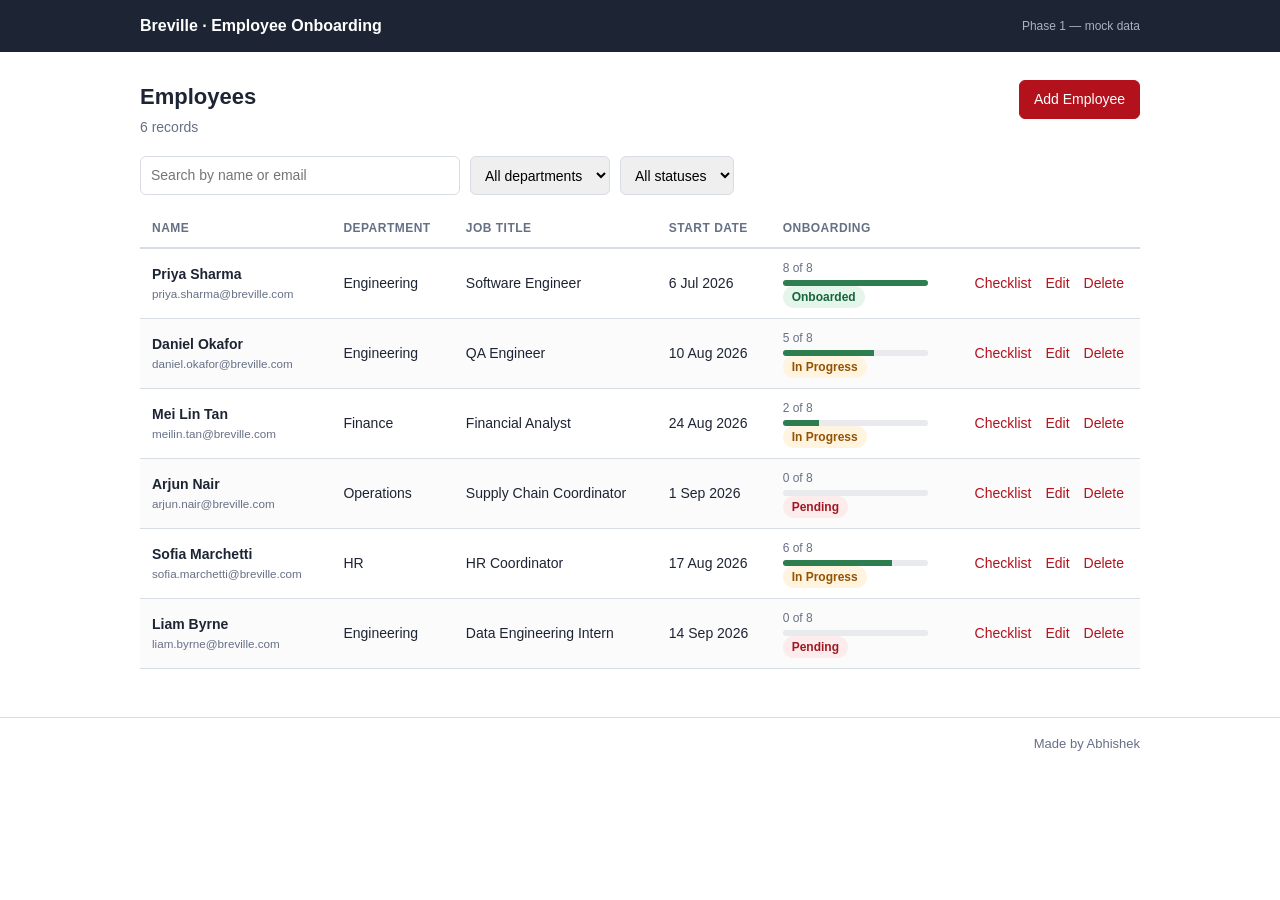
==== index.html @ 6d8a4457 "Phase 1: employee management UI shell with mock data Frontend-only implementation of the onboarding " ====
<!DOCTYPE html>
<html lang="en">
<head>
  <meta charset="utf-8">
  <meta name="viewport" content="width=device-width, initial-scale=1">
  <title>Employee Management &amp; Onboarding</title>
  <link rel="stylesheet" href="css/styles.css">
</head>
<body>
  <header class="app-header">
    <div class="container header-inner">
      <a class="brand" href="#/employees">Breville &middot; Employee Onboarding</a>
      <span class="env-tag">Phase 1 &mdash; mock data</span>
    </div>
  </header>

  <main class="container" id="app"></main>

  <footer class="app-footer">
    <div class="container">Made by Abhishek</div>
  </footer>

  <!-- Classic scripts (not ES modules) so index.html works when opened directly
       from the filesystem - browsers block module imports over file://. -->
  <script src="js/data.js"></script>
  <script src="js/store.js"></script>
  <script src="js/ui.js"></script>
  <script src="js/app.js"></script>
</body>
</html>
---- css/styles.css ----
/* Phase 1 styling: structure and legibility only, no visual polish. */

:root {
  --border: #d8dce3;
  --muted: #667085;
  --accent: #b3121d;
  --accent-dark: #8d0e17;
  --bg-soft: #f6f7f9;
  --radius: 6px;
}

* { box-sizing: border-box; }

body {
  margin: 0;
  font-family: -apple-system, BlinkMacSystemFont, "Segoe UI", Roboto, Arial, sans-serif;
  font-size: 15px;
  line-height: 1.5;
  color: #1d2433;
  background: #fff;
}

.container {
  max-width: 1040px;
  margin: 0 auto;
  padding: 0 20px;
}

/* ---- header ---- */

.app-header {
  background: #1d2433;
  color: #fff;
  margin-bottom: 28px;
}

.header-inner {
  display: flex;
  align-items: center;
  justify-content: space-between;
  padding-top: 14px;
  padding-bottom: 14px;
}

.brand {
  color: #fff;
  font-weight: 600;
  font-size: 16px;
  text-decoration: none;
}

.env-tag {
  font-size: 12px;
  color: #aab2c0;
}

/* ---- footer ---- */

.app-footer {
  margin-top: 48px;
  padding: 16px 0;
  border-top: 1px solid var(--border);
  font-size: 13px;
  color: var(--muted);
  text-align: right;
}

/* ---- page furniture ---- */

.page-head {
  display: flex;
  align-items: flex-start;
  justify-content: space-between;
  gap: 16px;
  margin-bottom: 18px;
}

h1 { font-size: 22px; margin: 0 0 4px; }
h2 { font-size: 17px; margin: 28px 0 10px; }

.subtitle { color: var(--muted); font-size: 14px; margin: 0; }

.back-link {
  display: inline-block;
  margin-bottom: 14px;
  color: var(--muted);
  font-size: 14px;
  text-decoration: none;
}
.back-link:hover { color: #1d2433; }

/* ---- buttons ---- */

.btn {
  display: inline-block;
  padding: 8px 14px;
  border: 1px solid var(--border);
  border-radius: var(--radius);
  background: #fff;
  color: #1d2433;
  font: inherit;
  font-size: 14px;
  text-decoration: none;
  cursor: pointer;
  white-space: nowrap;
}
.btn:hover { background: var(--bg-soft); }

.btn-primary {
  background: var(--accent);
  border-color: var(--accent);
  color: #fff;
}
.btn-primary:hover { background: var(--accent-dark); border-color: var(--accent-dark); }

.btn-link {
  border: none;
  background: none;
  padding: 2px 4px;
  color: var(--accent);
  font-size: 14px;
  cursor: pointer;
  text-decoration: none;
}
.btn-link:hover { text-decoration: underline; }
.btn-link.danger { color: #b3121d; }

.btn-row { display: flex; gap: 10px; align-items: center; margin-top: 22px; }

/* ---- filters ---- */

.filters {
  display: flex;
  gap: 10px;
  margin-bottom: 14px;
}

.filters input,
.filters select {
  padding: 8px 10px;
  border: 1px solid var(--border);
  border-radius: var(--radius);
  font: inherit;
  font-size: 14px;
}
.filters input { flex: 1; max-width: 320px; }

/* ---- table ---- */

table {
  width: 100%;
  border-collapse: collapse;
  font-size: 14px;
}

th, td {
  text-align: left;
  padding: 10px 12px;
  border-bottom: 1px solid var(--border);
  vertical-align: middle;
}

th {
  font-size: 12px;
  text-transform: uppercase;
  letter-spacing: .04em;
  color: var(--muted);
  border-bottom-width: 2px;
}

tbody tr:nth-child(even) { background: #fbfbfc; }
tbody tr:hover { background: var(--bg-soft); }

td.actions { white-space: nowrap; text-align: right; }
td.actions > * + * { margin-left: 6px; }

.name-cell { font-weight: 600; }
.name-cell small { display: block; font-weight: 400; color: var(--muted); }

.empty-state {
  padding: 36px 12px;
  text-align: center;
  color: var(--muted);
}

/* ---- status + progress ---- */

.badge {
  display: inline-block;
  padding: 2px 9px;
  border-radius: 11px;
  font-size: 12px;
  font-weight: 600;
  white-space: nowrap;
}
.badge-pending     { background: #fdecec; color: #a01722; }
.badge-in-progress { background: #fff4e0; color: #955200; }
.badge-onboarded   { background: #e6f5ec; color: #14663a; }

.progress { min-width: 130px; }
.progress-label { font-size: 12px; color: var(--muted); margin-bottom: 3px; }
.progress-track {
  height: 6px;
  background: #e8eaee;
  border-radius: 3px;
  overflow: hidden;
}
.progress-bar { height: 100%; background: #2e7d4f; }

/* ---- forms ---- */

.form { max-width: 640px; }

.form-grid {
  display: grid;
  grid-template-columns: 1fr 1fr;
  gap: 16px;
}

.field { display: flex; flex-direction: column; }
.field.full { grid-column: 1 / -1; }

.field label {
  font-size: 13px;
  font-weight: 600;
  margin-bottom: 4px;
}
.field .req { color: var(--accent); }

.field input,
.field select {
  padding: 8px 10px;
  border: 1px solid var(--border);
  border-radius: var(--radius);
  font: inherit;
  font-size: 14px;
  background: #fff;
}

.field input:focus,
.field select:focus { outline: 2px solid #9db8e8; outline-offset: 0; border-color: #9db8e8; }

.field.has-error input,
.field.has-error select { border-color: #c0392b; }

.error-text {
  min-height: 16px;
  margin-top: 3px;
  font-size: 12px;
  color: #c0392b;
}

/* ---- checklist ---- */

.summary-card {
  border: 1px solid var(--border);
  border-radius: var(--radius);
  padding: 16px 18px;
  margin-bottom: 24px;
  background: var(--bg-soft);
}

.summary-grid {
  display: grid;
  grid-template-columns: repeat(auto-fit, minmax(150px, 1fr));
  gap: 14px 24px;
  margin-top: 12px;
}
.summary-grid dt {
  font-size: 12px;
  text-transform: uppercase;
  letter-spacing: .04em;
  color: var(--muted);
}
.summary-grid dd { margin: 2px 0 0; font-size: 14px; }

.checklist { list-style: none; margin: 0; padding: 0; max-width: 640px; }

.checklist li { border-bottom: 1px solid var(--border); }

.checklist label {
  display: flex;
  align-items: center;
  gap: 10px;
  padding: 11px 4px;
  cursor: pointer;
}
.checklist label:hover { background: var(--bg-soft); }

.checklist input[type="checkbox"] { width: 16px; height: 16px; margin: 0; }

.checklist .item-label { flex: 1; }
.checklist li.done .item-label { color: var(--muted); text-decoration: line-through; }
.checklist .owner { font-size: 12px; color: var(--muted); }

/* ---- stub / disabled section ---- */

.stub {
  border: 1px dashed var(--border);
  border-radius: var(--radius);
  padding: 14px 16px;
  color: var(--muted);
  font-size: 14px;
  max-width: 640px;
}
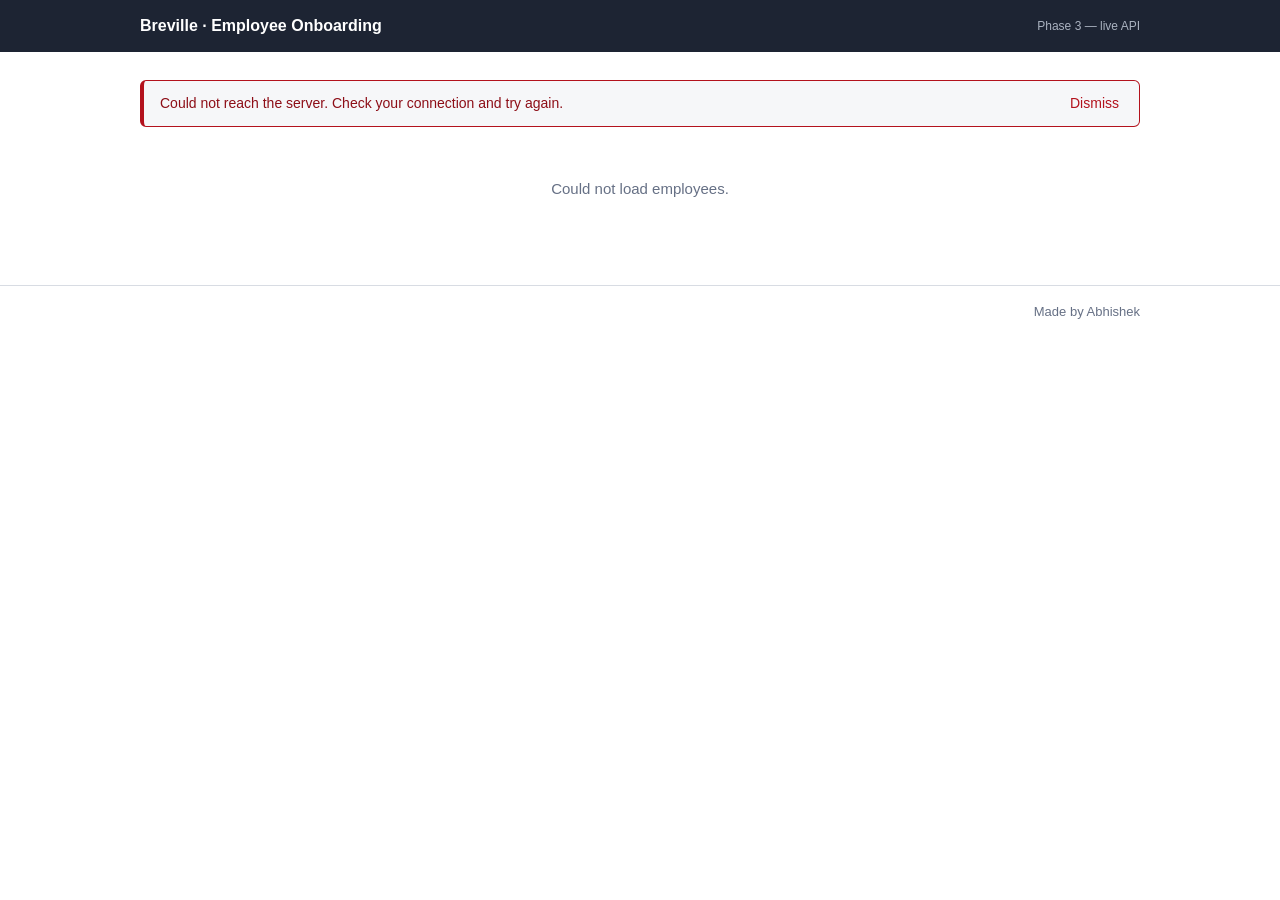
==== commit dd1b1f3e: "Phase 3: wire the UI to the live backend, drop mock data entirely The UI now reads and writes Dynamo" ====
--- a/index.html
+++ b/index.html
@@ -10,9 +10,15 @@
   <header class="app-header">
     <div class="container header-inner">
       <a class="brand" href="#/employees">Breville &middot; Employee Onboarding</a>
-      <span class="env-tag">Phase 1 &mdash; mock data</span>
+      <span class="env-tag">Phase 3 &mdash; live API</span>
     </div>
   </header>
+
+  <!-- Outside #app on purpose. Every render replaces the whole of #app, and the
+       failure this most needs to report is the one where no view rendered at all. -->
+  <div class="container">
+    <div id="app-error" role="alert" aria-live="assertive"></div>
+  </div>
 
   <main class="container" id="app"></main>
 
@@ -20,9 +26,12 @@
     <div class="container">Made by Abhishek</div>
   </footer>
 
-  <!-- Classic scripts (not ES modules) so index.html works when opened directly
-       from the filesystem - browsers block module imports over file://. -->
-  <script src="js/data.js"></script>
+  <!-- Classic scripts sharing a window.App global. Order is load-bearing: app.js
+       captures App.store and App.ui when its IIFE runs, so it must come last.
+       Serve this over http (py -m http.server 8000) rather than opening the file
+       directly - a file:// page has an opaque origin and CORS gets unpredictable. -->
+  <script src="js/config.js"></script>
+  <script src="js/model.js"></script>
   <script src="js/store.js"></script>
   <script src="js/ui.js"></script>
   <script src="js/app.js"></script>
--- a/css/styles.css
+++ b/css/styles.css
@@ -303,3 +303,29 @@
   font-size: 14px;
   max-width: 640px;
 }
+
+/* ---- request feedback ---- */
+
+/* Page-level failures. Lives outside #app so it survives a view that never rendered. */
+.alert {
+  display: flex;
+  align-items: baseline;
+  justify-content: space-between;
+  gap: 16px;
+  margin: 18px 0 0;
+  padding: 12px 16px;
+  border: 1px solid var(--accent);
+  border-left-width: 4px;
+  border-radius: var(--radius);
+  background: var(--bg-soft);
+  color: var(--accent-dark);
+  font-size: 14px;
+}
+
+.btn:disabled,
+.btn-link:disabled {
+  opacity: 0.55;
+  cursor: not-allowed;
+}
+
+input[type="checkbox"]:disabled + .item-label { opacity: 0.55; }
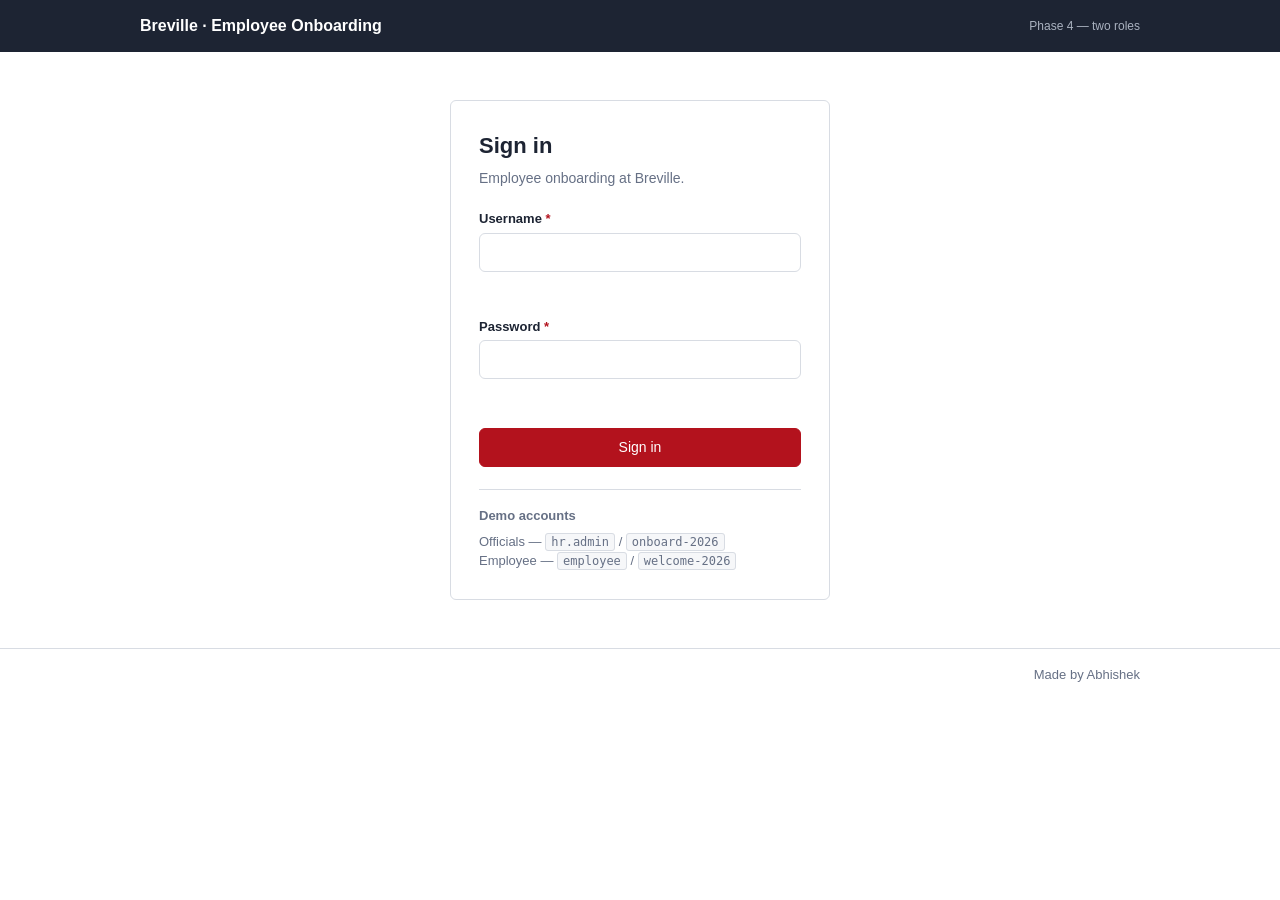
==== commit 4ad11f71: "Add a login with two roles, enforced by the API Officials get the console that was already here. The" ====
--- a/index.html
+++ b/index.html
@@ -9,8 +9,16 @@
 <body>
   <header class="app-header">
     <div class="container header-inner">
-      <a class="brand" href="#/employees">Breville &middot; Employee Onboarding</a>
-      <span class="env-tag">Phase 3 &mdash; live API</span>
+      <!-- href is rewritten per role by paintSession() in js/app.js. Left
+           pointing at the login page so that the first paint, before any script
+           has run, cannot offer a signed-out visitor a link the guard bounces. -->
+      <a class="brand" href="#/login">Breville &middot; Employee Onboarding</a>
+      <span class="env-tag">Phase 4 &mdash; two roles</span>
+
+      <!-- Who is signed in, and the way out. Outside #app deliberately: every
+           render replaces #app wholesale, and a sign-out button that vanishes
+           for the duration of a fetch is one people click twice. -->
+      <div id="session-chip" class="session-chip"></div>
     </div>
   </header>
 
@@ -18,6 +26,12 @@
        failure this most needs to report is the one where no view rendered at all. -->
   <div class="container">
     <div id="app-error" role="alert" aria-live="assertive"></div>
+
+    <!-- Confirmations, not failures: "Changes saved", "3 of 8 complete". Outside
+         #app for the same reason as the banner, and for one more - a live region
+         has to already be in the document when its text arrives, or the
+         announcement is simply dropped. Visually hidden, never empty for long. -->
+    <div id="app-status" class="sr-only" role="status" aria-live="polite"></div>
   </div>
 
   <main class="container" id="app"></main>
@@ -31,7 +45,9 @@
        Serve this over http (py -m http.server 8000) rather than opening the file
        directly - a file:// page has an opaque origin and CORS gets unpredictable. -->
   <script src="js/config.js"></script>
-  <script src="js/model.js"></script>
+  <!-- Before store.js, which reads the token on every request, and before
+       app.js, which captures App.auth in its IIFE. -->
+  <script src="js/auth.js"></script>
   <script src="js/store.js"></script>
   <script src="js/ui.js"></script>
   <script src="js/app.js"></script>
--- a/css/styles.css
+++ b/css/styles.css
@@ -11,6 +11,48 @@
 
 * { box-sizing: border-box; }
 
+/* ---- accessibility ---- */
+
+/*
+ * Present to a screen reader, absent from the page. Not `display: none` and not
+ * `visibility: hidden` - both of those remove the element from the accessibility
+ * tree too, which is exactly what this must not do. Clipping a 1px box is the
+ * technique that leaves it readable.
+ */
+.sr-only {
+  position: absolute;
+  width: 1px;
+  height: 1px;
+  margin: -1px;
+  padding: 0;
+  overflow: hidden;
+  clip: rect(0 0 0 0);
+  clip-path: inset(50%);
+  white-space: nowrap;
+  border: 0;
+}
+
+/*
+ * :focus-visible, not :focus - the browser then shows the ring for keyboard
+ * users and withholds it from mouse clicks, which is what the old
+ * `outline: none` habit was trying to achieve by breaking it for everyone.
+ */
+:focus-visible {
+  outline: 2px solid var(--accent);
+  outline-offset: 2px;
+  border-radius: 3px;
+}
+
+/*
+ * The router moves focus to the heading of each new view. The ring would be
+ * noise there - it is a landing spot, not a control - but the focus itself is
+ * load-bearing: it is what makes the next Tab start inside the new content.
+ */
+#app h1:focus-visible { outline: none; }
+
+/* A ticked box mid-request. Disabled but not idle, so say so. */
+.checklist input[type="checkbox"]:disabled { cursor: progress; }
+
 body {
   margin: 0;
   font-family: -apple-system, BlinkMacSystemFont, "Segoe UI", Roboto, Arial, sans-serif;
@@ -54,6 +96,37 @@
   color: #aab2c0;
 }
 
+/*
+ * The header is a three-item flex row with space-between, so the chip sits at
+ * the right edge on its own and the env tag stays beside the brand. margin-left
+ * auto rather than a fourth spacer element.
+ */
+.session-chip {
+  display: flex;
+  align-items: center;
+  gap: 10px;
+  margin-left: auto;
+  font-size: 13px;
+  color: #aab2c0;
+}
+
+.session-chip:empty { display: none; }
+
+.session-name { color: #e6e9ef; }
+
+/* Not a badge - it names the view, and colouring it like a status would put it
+   in competition with the Pending/Onboarded badges in the table below. */
+.session-role {
+  color: #aab2c0;
+  font-size: 12px;
+}
+
+/* The header is dark, so the shared .btn-link accent red is unreadable on it. */
+.session-chip .btn-link {
+  color: #fff;
+  font-size: 13px;
+}
+
 /* ---- footer ---- */
 
 .app-footer {
@@ -173,6 +246,15 @@
 
 td.actions { white-space: nowrap; text-align: right; }
 td.actions > * + * { margin-left: 6px; }
+
+/* Fixed-width, because employee IDs are read down the column and compared to
+   one another far more often than they are read on their own. */
+.id-cell {
+  font-family: ui-monospace, SFMono-Regular, Menlo, Consolas, monospace;
+  font-size: 13px;
+  white-space: nowrap;
+  color: var(--muted);
+}
 
 .name-cell { font-weight: 600; }
 .name-cell small { display: block; font-weight: 400; color: var(--muted); }
@@ -227,6 +309,20 @@
 }
 .field .req { color: var(--accent); }
 
+.field-hint {
+  margin-top: 3px;
+  font-size: 12px;
+  color: var(--muted);
+}
+
+/* A read-only field is still focusable and still readable - it just cannot be
+   typed into, and the grey says so before anyone tries. */
+.field.is-readonly input {
+  background: #f3f4f6;
+  color: var(--muted);
+  cursor: not-allowed;
+}
+
 .field input,
 .field select {
   padding: 8px 10px;
@@ -278,12 +374,17 @@
 
 .checklist li { border-bottom: 1px solid var(--border); }
 
+/* The row is the label plus the comment button; the button is a sibling of the
+   label, never a child of it, or clicking it would toggle the checkbox. */
+.item-row { display: flex; align-items: center; }
+
 .checklist label {
   display: flex;
   align-items: center;
   gap: 10px;
   padding: 11px 4px;
   cursor: pointer;
+  flex: 1;
 }
 .checklist label:hover { background: var(--bg-soft); }
 
@@ -292,6 +393,72 @@
 .checklist .item-label { flex: 1; }
 .checklist li.done .item-label { color: var(--muted); text-decoration: line-through; }
 .checklist .owner { font-size: 12px; color: var(--muted); }
+
+/* ---- checklist comments ---- */
+
+.comment-btn {
+  display: flex;
+  align-items: center;
+  justify-content: center;
+  width: 30px;
+  height: 30px;
+  margin-left: 8px;
+  padding: 0;
+  border: none;
+  border-radius: var(--radius);
+  background: none;
+  color: var(--muted);
+  cursor: pointer;
+}
+.comment-btn:hover { background: var(--bg-soft); color: #1d2433; }
+
+/* Filled icon and the brand colour: "there is something written here", legible
+   at a glance down the whole list without opening anything. */
+.comment-btn.has-comment { color: var(--accent); }
+
+/* Driven by the same attribute a screen reader reads, so the open row looks open
+   and reports itself open from one source. */
+.comment-btn[aria-expanded="true"] { background: var(--bg-soft); color: var(--accent); }
+
+.item-comment {
+  margin: 0 0 11px 30px;
+  padding: 8px 11px;
+  border-left: 2px solid var(--border);
+  background: var(--bg-soft);
+  border-radius: 0 var(--radius) var(--radius) 0;
+  font-size: 13.5px;
+  color: #3c4658;
+  white-space: pre-wrap;   /* a typed line break is information, not noise */
+  overflow-wrap: anywhere; /* a pasted URL must not widen the page */
+}
+
+.comment-editor { margin: 0 0 12px 30px; }
+
+.comment-editor textarea {
+  width: 100%;
+  padding: 8px 10px;
+  border: 1px solid var(--border);
+  border-radius: var(--radius);
+  font: inherit;
+  font-size: 14px;
+  resize: vertical;
+}
+
+.comment-actions {
+  display: flex;
+  align-items: center;
+  gap: 8px;
+  margin-top: 8px;
+}
+
+.comment-hint {
+  margin-left: auto;
+  font-size: 12px;
+  color: var(--muted);
+}
+
+/* Hidden on touch and narrow screens, where neither key exists to press. */
+@media (max-width: 640px) { .comment-hint { display: none; } }
 
 /* ---- stub / disabled section ---- */
 
@@ -329,3 +496,103 @@
 }
 
 input[type="checkbox"]:disabled + .item-label { opacity: 0.55; }
+
+/* Archived banner. Amber rather than the red accent - an archived record is a
+   normal end state, not an error, and painting it in the delete colour reads
+   as "something went wrong here". */
+.archived-notice {
+  margin: 0 0 16px;
+  padding: 12px 14px;
+  border: 1px solid #e6c88a;
+  border-left: 4px solid #b8860b;
+  border-radius: var(--radius);
+  background: #fdf8ec;
+  color: #5c4708;
+  font-size: 0.92rem;
+  line-height: 1.45;
+}
+
+/* Frozen checklist. Still legible - the whole point of keeping the record is
+   that someone can read it - but visibly not something you can act on. */
+.checklist input[type="checkbox"]:disabled,
+.comment-btn:disabled {
+  cursor: not-allowed;
+  opacity: 0.55;
+}
+
+/* ---- login ---- */
+
+/*
+ * The one view with no navigation, so it is centred rather than laid out
+ * against the left edge like every other page. Narrow on purpose: two inputs
+ * spanning 1040px read as a form that lost its other fields.
+ */
+.login-card {
+  max-width: 380px;
+  margin: 48px auto;
+  padding: 28px;
+  border: 1px solid var(--border);
+  border-radius: var(--radius);
+  background: #fff;
+}
+
+.login-card h1 { margin-bottom: 6px; }
+.login-card .subtitle { margin-bottom: 20px; }
+
+/* .form is max-width 640 and .form-grid is two columns; neither is right for a
+   single-column card, so the login form overrides both. */
+.login-card .form { max-width: none; }
+.login-card .field { margin-bottom: 14px; }
+
+.login-card .form-actions { margin-top: 18px; }
+.login-card .btn { width: 100%; }
+
+/*
+ * Above the fields rather than below the button. A message under a submit
+ * control is off-screen on a short viewport once the keyboard is up, and the
+ * whole point of it is being read before the second attempt.
+ */
+.login-error {
+  margin: 0 0 16px;
+  padding: 10px 12px;
+  border-radius: var(--radius);
+  border: 1px solid #f0c4c4;
+  background: #fdecec;
+  color: #a01722;
+  font-size: 14px;
+}
+
+.login-hint {
+  margin-top: 22px;
+  padding-top: 16px;
+  border-top: 1px solid var(--border);
+  color: var(--muted);
+  font-size: 13px;
+}
+
+.login-hint p { margin: 0 0 6px; }
+.login-hint p:last-child { margin-bottom: 0; }
+
+.login-hint code {
+  background: var(--bg-soft);
+  border: 1px solid var(--border);
+  border-radius: 3px;
+  padding: 1px 5px;
+  font-size: 12px;
+}
+
+/* ---- directory ---- */
+
+/*
+ * Says why the page is missing the controls someone may have been told about.
+ * Quiet rather than alarming - it is a statement of what this account is, not a
+ * warning that something went wrong.
+ */
+.view-note {
+  margin: 0 0 18px;
+  padding: 10px 12px;
+  border-left: 3px solid var(--border);
+  background: var(--bg-soft);
+  color: var(--muted);
+  font-size: 13px;
+}
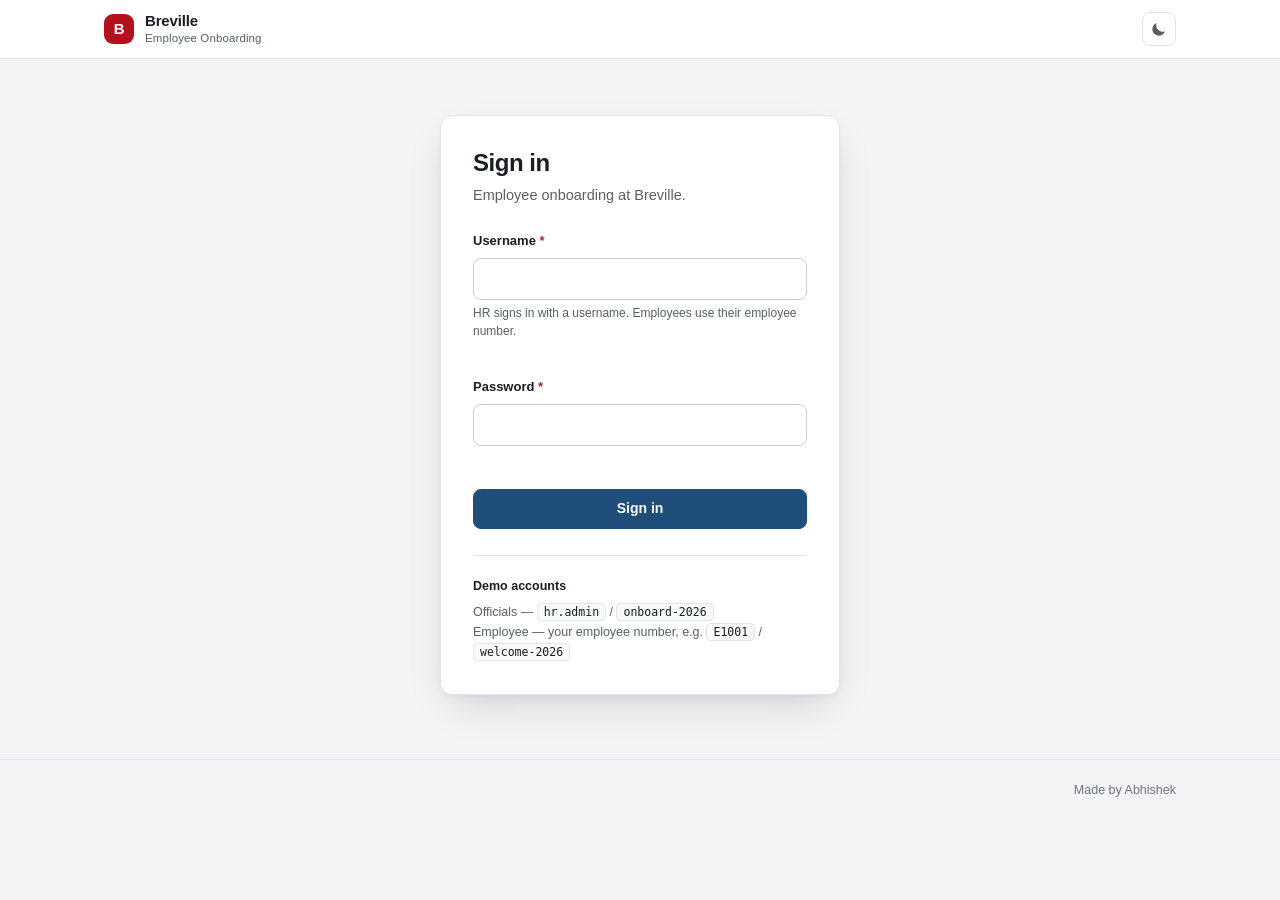
==== commit 8c6aa20c: "Rework the UI, add a dark-mode toggle, and speed up the checklist page Visual rework. The page is no" ====
--- a/index.html
+++ b/index.html
@@ -4,6 +4,29 @@
   <meta charset="utf-8">
   <meta name="viewport" content="width=device-width, initial-scale=1">
   <title>Employee Management &amp; Onboarding</title>
+
+  <!--
+    Runs before the stylesheet paints, and that is the whole point: the theme
+    lives in an attribute on <html>, so reading it back from localStorage here -
+    rather than in js/app.js, which loads at the end of <body> - is what stops a
+    dark-theme user seeing a white page flash on every navigation.
+
+    Light is the default and the absence of the attribute means light, so a
+    first-time visitor and a visitor whose storage is unavailable land in the
+    same place. The OS preference is deliberately NOT consulted: the toggle is
+    the only thing that decides, so what you last chose is what you get.
+  -->
+  <script>
+    (function () {
+      try {
+        var saved = window.localStorage.getItem('theme');
+        if (saved === 'dark') document.documentElement.setAttribute('data-theme', 'dark');
+      } catch (e) {
+        /* Private mode or storage disabled - fall through to the light default. */
+      }
+    })();
+  </script>
+
   <link rel="stylesheet" href="css/styles.css">
 </head>
 <body>
@@ -12,13 +35,46 @@
       <!-- href is rewritten per role by paintSession() in js/app.js. Left
            pointing at the login page so that the first paint, before any script
            has run, cannot offer a signed-out visitor a link the guard bounces. -->
-      <a class="brand" href="#/login">Breville &middot; Employee Onboarding</a>
-      <span class="env-tag">Phase 4 &mdash; two roles</span>
+      <a class="brand" href="#/login">
+        <span class="brand-mark" aria-hidden="true">B</span>
+        <span class="brand-text">Breville
+          <span class="brand-sub">Employee Onboarding</span>
+        </span>
+      </a>
 
-      <!-- Who is signed in, and the way out. Outside #app deliberately: every
-           render replaces #app wholesale, and a sign-out button that vanishes
-           for the duration of a fetch is one people click twice. -->
-      <div id="session-chip" class="session-chip"></div>
+      <div class="header-right">
+        <!--
+          Outside #session-chip on purpose: the chip is emptied when nobody is
+          signed in, and the theme is a preference of whoever is sitting at the
+          machine, not of an account - so it has to stay reachable on the login
+          screen too. aria-pressed is what says "this is a two-state control";
+          the label is rewritten by paintTheme() to name the state it will move
+          to, because an icon on its own answers neither question.
+        -->
+        <button id="theme-toggle" class="theme-toggle" type="button"
+                aria-pressed="false" aria-label="Switch to dark theme"
+                title="Switch to dark theme">
+          <svg class="icon-moon" viewBox="0 0 16 16" width="16" height="16"
+               aria-hidden="true" focusable="false">
+            <path d="M14 10.3A6.4 6.4 0 0 1 5.7 2 6.5 6.5 0 1 0 14 10.3Z"
+                  fill="currentColor"/>
+          </svg>
+          <svg class="icon-sun" viewBox="0 0 16 16" width="16" height="16"
+               aria-hidden="true" focusable="false">
+            <circle cx="8" cy="8" r="3.1" fill="currentColor"/>
+            <g stroke="currentColor" stroke-width="1.4" stroke-linecap="round">
+              <path d="M8 1.1v1.7M8 13.2v1.7M1.1 8h1.7M13.2 8h1.7
+                       M3.2 3.2l1.2 1.2M11.6 11.6l1.2 1.2
+                       M12.8 3.2l-1.2 1.2M4.4 11.6l-1.2 1.2"/>
+            </g>
+          </svg>
+        </button>
+
+        <!-- Who is signed in, and the way out. Outside #app deliberately: every
+             render replaces #app wholesale, and a sign-out button that vanishes
+             for the duration of a fetch is one people click twice. -->
+        <div id="session-chip" class="session-chip"></div>
+      </div>
     </div>
   </header>
 
@@ -26,6 +82,13 @@
        failure this most needs to report is the one where no view rendered at all. -->
   <div class="container">
     <div id="app-error" role="alert" aria-live="assertive"></div>
+
+    <!-- The visible half of a write confirmation - "Changes saved", "Document
+         uploaded" - for the handful of actions that have no other on-screen
+         sign that they worked. Outside #app for the same reason as the error
+         banner: it must survive a full view repaint. role=status rather than
+         alert, because a success is not urgent. -->
+    <div id="app-notice" role="status" aria-live="polite"></div>
 
     <!-- Confirmations, not failures: "Changes saved", "3 of 8 complete". Outside
          #app for the same reason as the banner, and for one more - a live region
--- a/css/styles.css
+++ b/css/styles.css
@@ -1,17 +1,265 @@
-/* Phase 1 styling: structure and legibility only, no visual polish. */
+/*
+ * Employee Onboarding - visual design.
+ *
+ * Two ideas hold the whole thing together, and most of the decisions below
+ * follow from one of them:
+ *
+ *   1. The page is tinted and the content is white. Cards sit ON a background
+ *      rather than being drawn as outlines on the same white - which is what
+ *      makes the layout read as depth instead of as a wireframe.
+ *   2. Red is the brand, blue is the action, red is also the danger. The mark
+ *      in the header is Breville red and nothing else is; every primary button
+ *      and link is blue; red returns only on Delete. The previous design used
+ *      one red for "Add Employee" and "Delete" alike, which made the two most
+ *      different buttons on the page look identical.
+ *
+ * Flat colour only. There are no gradients in this file and none should be
+ * added: every fill is one solid value, and depth comes from the surface/page
+ * split above plus a hairline border and a small shadow. The blues are steel
+ * rather than bright and the status pills are desaturated, both deliberately -
+ * saturated blue next to the brand red, over a blue-tinted grey, was what made
+ * this look generated rather than designed.
+ *
+ * Theming: every colour is a custom property, declared twice - once on :root
+ * for light and once under [data-theme="dark"]. Nothing below those two blocks
+ * names a colour directly, so a theme change is those blocks and nothing else.
+ * Light is the default; the attribute is set by the inline script in
+ * index.html and toggled by paintTheme() in js/app.js.
+ */
+
+/* ============================================================
+   Tokens - light (the default)
+   ============================================================ */
 
 :root {
-  --border: #d8dce3;
-  --muted: #667085;
-  --accent: #b3121d;
-  --accent-dark: #8d0e17;
-  --bg-soft: #f6f7f9;
-  --radius: 6px;
-}
+  /* Tells native widgets - checkbox, select, scrollbar - which way to render.
+     Set explicitly rather than left to the OS, because this app's theme is a
+     stored choice and the two must not disagree. */
+  color-scheme: light;
+
+  /* Brand. Used for the header mark and nothing else, so it stays an identity
+     rather than becoming a meaning. */
+  --brand: #b3121d;
+
+  /*
+   * Primary action. A deep steel blue rather than a bright one: this sits next
+   * to Breville red all day, and a saturated blue beside a saturated red is the
+   * combination that reads as a template. Dark enough to carry white text at
+   * ~8:1, so the same value works for a filled button and for link text.
+   */
+  --primary: #1e4e79;
+  --primary-hover: #173d5f;
+  --primary-active: #112d47;
+  --primary-on: #ffffff;
+  --primary-soft: #eef1f5;
+  --link: #1e4e79;
+  --link-hover: #173d5f;
+
+  /* Destructive. Separate from --brand even though both are red: this one is
+     allowed to change with the theme, because it is read as text. */
+  --danger: #a32b21;
+  --danger-hover: #8a231b;
+  --danger-soft: #faeceb;
+  --danger-border: #e8c9c5;
+  --danger-text: #9b2a20;
+
+  /*
+   * Neutrals. --page is the tint, --surface is the white sitting on it.
+   * Near-neutral grey, deliberately: the previous scale was blue-tinted, which
+   * put a second blue underneath the primary one and made the whole page read
+   * cold.
+   */
+  --page: #f3f4f5;
+  --surface: #ffffff;
+  --surface-2: #f8f9f9;
+  --text: #1a1d21;
+  --text-muted: #585f66;
+  /* Tertiary, but still real content - an employee ID, an email, a column
+     label. Kept at ~4.9:1 on --surface rather than going lighter, because
+     almost everything using it is also small or uppercase, which needs more
+     contrast to stay readable, not less. */
+  --text-subtle: #6e757d;
+  --border: #e2e4e7;
+  --border-strong: #cbcfd4;
+
+  /*
+   * Status. Each is a background/foreground pair chosen together - the only
+   * contrast that matters for a pill is between its own two halves. Desaturated
+   * on purpose; a row of bright pills is the thing that made this look like a
+   * demo rather than a tool people use all day.
+   */
+  --st-pending-bg: #faeceb;
+  --st-pending-fg: #8f2a22;
+  --st-progress-bg: #fbf2e4;
+  --st-progress-fg: #835316;
+  --st-done-bg: #e9f1eb;
+  --st-done-fg: #255c3c;
+
+  /* Feedback banners. */
+  --ok: #2f6b4a;
+  --ok-bg: #e9f1eb;
+  --ok-fg: #204e35;
+  --warn: #9a6b12;
+  --warn-bg: #fbf3e3;
+  --warn-fg: #6a4a11;
+  --warn-border: #e6d2a6;
+
+  /* Progress + form chrome. */
+  --progress: #2f6b4a;
+  --track: #e4e6e8;
+  --field-bg: #ffffff;
+  --readonly-bg: #f1f2f3;
+  --focus: #1e4e79;
+  /* A solid ring colour, not a translucent one - it is drawn as a box-shadow
+     and a flat value composites predictably over any surface behind it. */
+  --focus-soft: #b9cbdd;
+  --invalid: #a32b21;
+
+  /* Top bar. Solid - see the note on .app-header. */
+  --topbar-bg: #ffffff;
+
+  /* Shape. */
+  --radius: 12px;
+  --radius-sm: 8px;
+  --radius-pill: 999px;
+
+  /* Elevation. Two layers rather than one, so the falloff looks like light
+     instead of like a grey outline. */
+  --shadow-sm: 0 1px 2px rgba(16, 24, 40, 0.05);
+  --shadow-md: 0 4px 12px -2px rgba(16, 24, 40, 0.09), 0 2px 4px -2px rgba(16, 24, 40, 0.05);
+  --shadow-lg: 0 16px 40px -12px rgba(16, 24, 40, 0.18), 0 4px 10px -4px rgba(16, 24, 40, 0.08);
+}
+
+/* ============================================================
+   Tokens - dark
+   ============================================================ */
+
+/*
+ * Three families needed a real decision rather than an inversion:
+ *
+ *   - --primary brightens. #2563eb under white text is fine on paper and muddy
+ *     on a near-black page, so the dark button is a lighter blue and its text
+ *     goes dark rather than white.
+ *   - --brand brightens for the same reason: the mark is a small red square
+ *     with a white letter on it, and the light-mode red goes almost to black
+ *     against #14171d.
+ *   - The status and banner pairs are picked as pairs, not derived. A tinted
+ *     background at dark-mode luminance is nearly the page colour, so each one
+ *     is a deliberately lifted, desaturated wash with a bright foreground.
+ *
+ * Shadows are re-declared too. A shadow tuned for white is invisible on a dark
+ * page - it needs to be darker AND larger to read as elevation at all.
+ */
+[data-theme="dark"] {
+  color-scheme: dark;
+
+  --brand: #d0454a;
+
+  /*
+   * Still white text on a blue fill, as in light mode, rather than the
+   * light-blue-fill-with-dark-text pattern. Keeping the relationship the same
+   * in both themes means a button reads as the same object; the fill just
+   * lifts enough to clear the darker page.
+   */
+  --primary: #2a6491;
+  --primary-hover: #33739f;
+  --primary-active: #3b82af;
+  --primary-on: #ffffff;
+  --primary-soft: #1b2b39;
+  --link: #8ab6d8;
+  --link-hover: #a6c9e3;
+
+  --danger: #c4453a;
+  --danger-hover: #d15a4e;
+  --danger-soft: #2a1614;
+  --danger-border: #4a2320;
+  --danger-text: #e88b81;
+
+  --page: #161819;
+  --surface: #1d2022;
+  --surface-2: #24282a;
+  --text: #e6e8ea;
+  --text-muted: #9aa1a7;
+  --text-subtle: #868d94;
+  --border: #2d3134;
+  --border-strong: #3c4145;
+
+  --st-pending-bg: #2c1917;
+  --st-pending-fg: #e79389;
+  --st-progress-bg: #2b2317;
+  --st-progress-fg: #dcae69;
+  --st-done-bg: #172a20;
+  --st-done-fg: #7cc49a;
+
+  --ok: #4d9e73;
+  --ok-bg: #172a20;
+  --ok-fg: #8fcfa8;
+  --warn: #c08f3a;
+  --warn-bg: #2b2317;
+  --warn-fg: #d9b273;
+  --warn-border: #463819;
+
+  --progress: #4d9e73;
+  --track: #2b2f32;
+  --field-bg: #15181a;
+  --readonly-bg: #212528;
+  --focus: #5f9ecb;
+  --focus-soft: #2d4a63;
+  --invalid: #c4453a;
+
+  --topbar-bg: #1d2022;
+
+  --shadow-sm: 0 1px 2px rgba(0, 0, 0, 0.4);
+  --shadow-md: 0 6px 16px -4px rgba(0, 0, 0, 0.55), 0 2px 6px -2px rgba(0, 0, 0, 0.4);
+  --shadow-lg: 0 20px 48px -16px rgba(0, 0, 0, 0.7), 0 6px 14px -6px rgba(0, 0, 0, 0.5);
+}
+
+/* ============================================================
+   Base
+   ============================================================ */
 
 * { box-sizing: border-box; }
 
-/* ---- accessibility ---- */
+/*
+ * The page colour lives on <html>, not on <body>, and that is load-bearing.
+ * <body> is only as tall as its content, so a background on it gets propagated
+ * to the canvas and stretched - which painted a stray band of the login wash
+ * underneath the footer. <html> is the canvas, so it covers the viewport no
+ * matter how short the content is.
+ */
+html {
+  /* Always at least a full viewport, so a short page still gets the page
+     colour all the way down rather than white below the footer. */
+  min-height: 100%;
+  background: var(--page);
+  /* The theme flips a dozen colours at once; without this the swap is a hard
+     cut mid-page. Colour only - never layout. */
+  transition: background-color .2s ease;
+}
+
+body {
+  margin: 0;
+  font-family: -apple-system, BlinkMacSystemFont, "Segoe UI", Roboto, "Helvetica Neue", Arial, sans-serif;
+  font-size: 15px;
+  line-height: 1.6;
+  color: var(--text);
+  /* Transparent, not --page. <body> is only as tall as its content, so setting
+     the page colour here gets it propagated to the canvas and stretched; <html>
+     above owns it instead, and this must not paint over that. */
+  background: transparent;
+  transition: color .2s ease;
+  -webkit-font-smoothing: antialiased;
+}
+
+.container {
+  max-width: 1120px;
+  margin: 0 auto;
+  padding: 0 24px;
+}
+
+/* ============================================================
+   Accessibility
+   ============================================================ */
 
 /*
  * Present to a screen reader, absent from the page. Not `display: none` and not
@@ -38,9 +286,9 @@
  * `outline: none` habit was trying to achieve by breaking it for everyone.
  */
 :focus-visible {
-  outline: 2px solid var(--accent);
+  outline: 2px solid var(--focus);
   outline-offset: 2px;
-  border-radius: 3px;
+  border-radius: 4px;
 }
 
 /*
@@ -50,501 +298,1186 @@
  */
 #app h1:focus-visible { outline: none; }
 
-/* A ticked box mid-request. Disabled but not idle, so say so. */
-.checklist input[type="checkbox"]:disabled { cursor: progress; }
-
-body {
-  margin: 0;
-  font-family: -apple-system, BlinkMacSystemFont, "Segoe UI", Roboto, Arial, sans-serif;
-  font-size: 15px;
-  line-height: 1.5;
-  color: #1d2433;
-  background: #fff;
-}
-
-.container {
-  max-width: 1040px;
-  margin: 0 auto;
-  padding: 0 20px;
-}
-
-/* ---- header ---- */
+/*
+ * Everything that moves, stopped for anyone who asked their OS to stop it.
+ * `!important` because these properties are set individually all over this
+ * file and a single override has to beat every one of them. The card lift is
+ * a transform rather than a duration, so it needs naming separately.
+ */
+@media (prefers-reduced-motion: reduce) {
+  * {
+    animation-duration: 0.001ms !important;
+    transition-duration: 0.001ms !important;
+  }
+  .employee-card:hover { transform: none !important; }
+}
+
+/* ============================================================
+   Top bar
+   ============================================================ */
 
 .app-header {
-  background: #1d2433;
-  color: #fff;
-  margin-bottom: 28px;
+  position: sticky;
+  top: 0;
+  z-index: 20;
+  /* Solid, and no backdrop blur. A translucent bar over a tinted page puts a
+     muddy half-tone band across the top of every screen; a flat surface colour
+     with a single hairline under it separates the chrome from the content
+     without inventing a third colour to do it. */
+  background: var(--topbar-bg);
+  border-bottom: 1px solid var(--border);
+  margin-bottom: 32px;
 }
 
 .header-inner {
   display: flex;
   align-items: center;
   justify-content: space-between;
-  padding-top: 14px;
-  padding-bottom: 14px;
+  gap: 16px;
+  padding-top: 12px;
+  padding-bottom: 12px;
 }
 
 .brand {
+  display: flex;
+  align-items: center;
+  gap: 11px;
+  color: var(--text);
+  text-decoration: none;
+  min-width: 0;
+}
+
+/* The one place the brand red appears. A filled mark rather than red text,
+   so the colour carries the identity without competing with the status
+   pills further down the page. */
+.brand-mark {
+  display: grid;
+  place-items: center;
+  width: 30px;
+  height: 30px;
+  border-radius: 9px;
+  background: var(--brand);
   color: #fff;
-  font-weight: 600;
-  font-size: 16px;
-  text-decoration: none;
-}
-
-.env-tag {
-  font-size: 12px;
-  color: #aab2c0;
-}
-
-/*
- * The header is a three-item flex row with space-between, so the chip sits at
- * the right edge on its own and the env tag stays beside the brand. margin-left
- * auto rather than a fourth spacer element.
- */
-.session-chip {
+  font-size: 15px;
+  font-weight: 800;
+  letter-spacing: -0.02em;
+  flex: none;
+  box-shadow: var(--shadow-sm);
+}
+
+.brand-text {
+  display: flex;
+  flex-direction: column;
+  line-height: 1.25;
+  font-size: 15px;
+  font-weight: 650;
+  letter-spacing: -0.01em;
+  min-width: 0;
+}
+
+.brand-sub {
+  font-size: 11.5px;
+  font-weight: 500;
+  color: var(--text-muted);
+  letter-spacing: 0.01em;
+}
+
+.header-right {
   display: flex;
   align-items: center;
   gap: 10px;
   margin-left: auto;
+}
+
+/* ---- theme toggle ---- */
+
+.theme-toggle {
+  display: grid;
+  place-items: center;
+  width: 34px;
+  height: 34px;
+  padding: 0;
+  border: 1px solid var(--border);
+  border-radius: var(--radius-sm);
+  background: var(--surface);
+  color: var(--text-muted);
+  cursor: pointer;
+  transition: background-color .15s ease, color .15s ease, border-color .15s ease;
+}
+
+.theme-toggle:hover {
+  background: var(--surface-2);
+  color: var(--text);
+  border-color: var(--border-strong);
+}
+
+/* One button, two icons, and the theme decides which is in the document flow.
+   The visible one is always the mode the press will move TO. */
+.theme-toggle .icon-sun { display: none; }
+[data-theme="dark"] .theme-toggle .icon-sun { display: block; }
+[data-theme="dark"] .theme-toggle .icon-moon { display: none; }
+
+/* ---- session chip ---- */
+
+.session-chip {
+  display: flex;
+  align-items: center;
+  gap: 9px;
   font-size: 13px;
-  color: #aab2c0;
+  color: var(--text-muted);
 }
 
 .session-chip:empty { display: none; }
 
-.session-name { color: #e6e9ef; }
+/* The initial(s) of whoever is signed in - session-name already says the full
+   name, so this is aria-hidden and purely decorative. */
+.session-avatar {
+  display: grid;
+  place-items: center;
+  width: 28px;
+  height: 28px;
+  border-radius: var(--radius-pill);
+  background: var(--primary-soft);
+  color: var(--primary);
+  font-size: 11px;
+  font-weight: 700;
+  letter-spacing: 0.02em;
+  flex: none;
+  border: 1px solid var(--border);
+}
+
+.session-name {
+  color: var(--text);
+  font-weight: 550;
+}
 
 /* Not a badge - it names the view, and colouring it like a status would put it
-   in competition with the Pending/Onboarded badges in the table below. */
+   in competition with the Pending/Onboarded pills in the list below. */
 .session-role {
-  color: #aab2c0;
-  font-size: 12px;
-}
-
-/* The header is dark, so the shared .btn-link accent red is unreadable on it. */
-.session-chip .btn-link {
-  color: #fff;
-  font-size: 13px;
-}
-
-/* ---- footer ---- */
+  display: block;
+  color: var(--text-subtle);
+  font-size: 11.5px;
+  font-weight: 400;
+}
+
+/* Narrow screens: the name is the first thing worth dropping - the avatar
+   still identifies the account and Sign out still works. */
+@media (max-width: 560px) {
+  .brand-sub { display: none; }
+  .session-name { display: none; }
+}
+
+/* ============================================================
+   Footer
+   ============================================================ */
 
 .app-footer {
-  margin-top: 48px;
-  padding: 16px 0;
+  margin-top: 64px;
+  padding: 20px 0;
   border-top: 1px solid var(--border);
-  font-size: 13px;
-  color: var(--muted);
+  font-size: 12.5px;
+  color: var(--text-subtle);
   text-align: right;
 }
 
-/* ---- page furniture ---- */
+/* ============================================================
+   Page furniture
+   ============================================================ */
 
 .page-head {
   display: flex;
   align-items: flex-start;
   justify-content: space-between;
   gap: 16px;
+  flex-wrap: wrap;
+  margin-bottom: 24px;
+}
+
+h1 {
+  font-size: 28px;
+  font-weight: 700;
+  letter-spacing: -0.02em;
+  margin: 0 0 4px;
+  line-height: 1.25;
+}
+
+h2 {
+  font-size: 18px;
+  font-weight: 650;
+  letter-spacing: -0.01em;
+  margin: 40px 0 12px;
+}
+
+.subtitle {
+  color: var(--text-muted);
+  font-size: 14.5px;
+  margin: 0;
+}
+
+.back-link {
+  display: inline-flex;
+  align-items: center;
+  gap: 6px;
   margin-bottom: 18px;
-}
-
-h1 { font-size: 22px; margin: 0 0 4px; }
-h2 { font-size: 17px; margin: 28px 0 10px; }
-
-.subtitle { color: var(--muted); font-size: 14px; margin: 0; }
-
-.back-link {
-  display: inline-block;
-  margin-bottom: 14px;
-  color: var(--muted);
-  font-size: 14px;
+  color: var(--text-muted);
+  font-size: 13.5px;
+  font-weight: 500;
   text-decoration: none;
-}
-.back-link:hover { color: #1d2433; }
-
-/* ---- buttons ---- */
+  transition: color .15s ease;
+}
+.back-link:hover { color: var(--link); }
+
+/* ============================================================
+   Buttons
+   ============================================================ */
 
 .btn {
-  display: inline-block;
-  padding: 8px 14px;
-  border: 1px solid var(--border);
-  border-radius: var(--radius);
-  background: #fff;
-  color: #1d2433;
+  display: inline-flex;
+  align-items: center;
+  justify-content: center;
+  gap: 8px;
+  padding: 9px 16px;
+  border: 1px solid var(--border-strong);
+  border-radius: var(--radius-sm);
+  background: var(--surface);
+  color: var(--text);
   font: inherit;
   font-size: 14px;
+  font-weight: 550;
+  line-height: 1.4;
   text-decoration: none;
   cursor: pointer;
   white-space: nowrap;
-}
-.btn:hover { background: var(--bg-soft); }
+  transition: background-color .15s ease, border-color .15s ease, box-shadow .15s ease;
+}
+.btn:hover { background: var(--surface-2); border-color: var(--text-subtle); }
+.btn:active { background: var(--border); }
 
 .btn-primary {
-  background: var(--accent);
-  border-color: var(--accent);
-  color: #fff;
-}
-.btn-primary:hover { background: var(--accent-dark); border-color: var(--accent-dark); }
+  background: var(--primary);
+  border-color: var(--primary);
+  color: var(--primary-on);
+  box-shadow: var(--shadow-sm);
+}
+.btn-primary:hover { background: var(--primary-hover); border-color: var(--primary-hover); }
+.btn-primary:active { background: var(--primary-active); border-color: var(--primary-active); }
 
 .btn-link {
   border: none;
   background: none;
-  padding: 2px 4px;
-  color: var(--accent);
-  font-size: 14px;
+  padding: 4px 6px;
+  margin: 0;
+  border-radius: 6px;
+  color: var(--link);
+  font: inherit;
+  font-size: 13.5px;
+  font-weight: 550;
   cursor: pointer;
   text-decoration: none;
-}
-.btn-link:hover { text-decoration: underline; }
-.btn-link.danger { color: #b3121d; }
-
-.btn-row { display: flex; gap: 10px; align-items: center; margin-top: 22px; }
-
-/* ---- filters ---- */
+  transition: color .15s ease, background-color .15s ease;
+}
+.btn-link:hover { color: var(--link-hover); background: var(--primary-soft); }
+
+/* The only red control in the app. Same shape as its neighbours so it is not
+   alarming, a different colour so it is not mistaken for them. */
+.btn-link.danger { color: var(--danger-text); }
+.btn-link.danger:hover { color: var(--danger-hover); background: var(--danger-soft); }
+
+.btn-row {
+  display: flex;
+  gap: 10px;
+  align-items: center;
+  flex-wrap: wrap;
+  margin-top: 28px;
+}
+
+.btn:disabled,
+.btn-link:disabled {
+  opacity: 0.5;
+  cursor: not-allowed;
+}
+.btn-link:disabled:hover { background: none; }
+
+/* ============================================================
+   Status pills + progress
+   ============================================================ */
+
+.badge {
+  display: inline-flex;
+  align-items: center;
+  gap: 6px;
+  padding: 3px 10px 3px 8px;
+  border-radius: var(--radius-pill);
+  font-size: 12px;
+  font-weight: 600;
+  letter-spacing: 0.01em;
+  white-space: nowrap;
+}
+
+/* A dot in the same colour as the text - so the status registers before the
+   word is read when scanning a page of them. */
+.badge::before {
+  content: '';
+  width: 6px;
+  height: 6px;
+  border-radius: 50%;
+  background: currentColor;
+  flex: none;
+}
+
+.badge-pending     { background: var(--st-pending-bg);  color: var(--st-pending-fg); }
+.badge-in-progress { background: var(--st-progress-bg); color: var(--st-progress-fg); }
+.badge-onboarded   { background: var(--st-done-bg);     color: var(--st-done-fg); }
+
+.progress {
+  display: flex;
+  flex-direction: column;
+  gap: 7px;
+}
+
+.progress-track {
+  height: 7px;
+  background: var(--track);
+  border-radius: var(--radius-pill);
+  overflow: hidden;
+}
+
+/* Animates a tick's change rather than jumping to the new width. */
+.progress-bar {
+  height: 100%;
+  background: var(--progress);
+  border-radius: var(--radius-pill);
+  transition: width .35s cubic-bezier(.4, 0, .2, 1);
+}
+
+.progress-label {
+  font-size: 12.5px;
+  color: var(--text-muted);
+  font-weight: 500;
+}
+
+/* ============================================================
+   Employee list - filter bar + cards
+   ============================================================ */
 
 .filters {
   display: flex;
   gap: 10px;
-  margin-bottom: 14px;
+  flex-wrap: wrap;
+  padding: 14px;
+  margin-bottom: 20px;
+  background: var(--surface);
+  border: 1px solid var(--border);
+  border-radius: var(--radius);
+  box-shadow: var(--shadow-sm);
 }
 
 .filters input,
 .filters select {
-  padding: 8px 10px;
+  padding: 9px 11px;
+  border: 1px solid var(--border-strong);
+  border-radius: var(--radius-sm);
+  background: var(--field-bg);
+  color: var(--text);
+  font: inherit;
+  font-size: 14px;
+}
+.filters input { flex: 1 1 220px; min-width: 0; }
+.filters select { flex: 0 1 auto; }
+
+.filters input:focus,
+.filters select:focus {
+  outline: none;
+  border-color: var(--focus);
+  box-shadow: 0 0 0 3px var(--focus-soft);
+}
+
+/* Below this the search box and the two selects stop being usable side by
+   side; each takes the full width instead. */
+@media (max-width: 620px) {
+  .filters { flex-direction: column; }
+  .filters input,
+  .filters select { flex: 1 1 auto; width: 100%; }
+}
+
+/*
+ * The list is a grid of cards rather than a table.
+ *
+ * auto-fill with a 320px floor, so the column count follows the width instead
+ * of a set of breakpoints: three across on a desktop, two on a laptop, one on
+ * a phone, and no media query involved in any of it.
+ */
+.employee-grid {
+  display: grid;
+  grid-template-columns: repeat(auto-fill, minmax(320px, 1fr));
+  gap: 16px;
+  list-style: none;
+  margin: 0;
+  padding: 0;
+}
+
+/*
+ * position: relative is what the stretched link below anchors to. The whole card
+ * is one click target for the checklist, which is what the hover state was
+ * already promising and previously did not deliver.
+ */
+.employee-card {
+  position: relative;
+  display: flex;
+  flex-direction: column;
+  gap: 12px;
+  padding: 18px;
+  background: var(--surface);
   border: 1px solid var(--border);
   border-radius: var(--radius);
-  font: inherit;
+  box-shadow: var(--shadow-sm);
+  transition: box-shadow .18s ease, transform .18s ease, border-color .18s ease;
+}
+
+.employee-card:hover {
+  box-shadow: var(--shadow-md);
+  border-color: var(--border-strong);
+  transform: translateY(-2px);
+}
+
+/* Keeps a keyboard user's position as legible as a mouse user's hover. */
+.employee-card:focus-within {
+  border-color: var(--focus);
+  box-shadow: var(--shadow-md);
+}
+
+/*
+ * The stretched link. The <a> is the employee's name - real link semantics,
+ * real link text - and this pseudo-element extends its hit area over the whole
+ * card without wrapping anything else in an anchor.
+ */
+.ec-link {
+  color: inherit;
+  text-decoration: none;
+}
+
+.ec-link::after {
+  content: '';
+  position: absolute;
+  inset: 0;
+  border-radius: var(--radius);
+}
+
+.employee-card:hover .ec-link { text-decoration: underline; }
+
+/*
+ * Both of these need to sit above the overlay, and both get there by being
+ * positioned and later in the DOM than the link - same stacking context, so
+ * paint order settles it and no z-index is needed.
+ *
+ *   .ec-foot  - Edit and Delete must stay independently clickable.
+ *   .ec-email - not a link, but an address is the one thing on this card
+ *               somebody actually wants to select and copy, and an overlay
+ *               across it makes that impossible.
+ */
+.ec-foot,
+.ec-email { position: relative; }
+
+.ec-top {
+  display: flex;
+  align-items: center;
+  justify-content: space-between;
+  gap: 10px;
+}
+
+/* Monospaced because employee IDs are compared against one another far more
+   often than they are read on their own. */
+.ec-id {
+  font-family: ui-monospace, SFMono-Regular, Menlo, Consolas, monospace;
+  font-size: 12px;
+  font-weight: 550;
+  letter-spacing: 0.02em;
+  color: var(--text-subtle);
+}
+
+.ec-name {
+  margin: 0;
+  font-size: 17px;
+  font-weight: 650;
+  letter-spacing: -0.01em;
+  line-height: 1.3;
+}
+
+.ec-role {
+  margin: 2px 0 0;
+  font-size: 13.5px;
+  color: var(--text-muted);
+}
+
+.ec-email {
+  margin: 0;
+  font-size: 12.5px;
+  color: var(--text-subtle);
+  /* An address is one long unbroken token; without this it widens the card. */
+  overflow-wrap: anywhere;
+}
+
+.ec-start {
+  margin: 0;
+  font-size: 12.5px;
+  color: var(--text-muted);
+}
+.ec-start-label {
+  color: var(--text-subtle);
+  text-transform: uppercase;
+  font-size: 10.5px;
+  font-weight: 650;
+  letter-spacing: 0.06em;
+  margin-right: 4px;
+}
+
+/* margin-top:auto pins the actions to the bottom, so a card with a longer job
+   title does not leave its buttons floating higher than its neighbours'. */
+.ec-foot {
+  display: flex;
+  align-items: center;
+  gap: 2px;
+  margin-top: auto;
+  padding-top: 12px;
+  border-top: 1px solid var(--border);
+}
+
+/* Pushes Delete away from the two safe actions, so the destructive one is not
+   the button next to the one you meant. */
+.ec-foot .danger { margin-left: auto; }
+
+/* Spans the whole grid rather than sitting in the first column as a lone card. */
+.employee-empty { grid-column: 1 / -1; }
+
+.empty-state {
+  padding: 48px 16px;
+  margin: 0;
+  text-align: center;
+  color: var(--text-muted);
+  background: var(--surface);
+  border: 1px dashed var(--border-strong);
+  border-radius: var(--radius);
+}
+
+@keyframes loading-pulse {
+  0%, 100% { opacity: 0.5; }
+  50% { opacity: 1; }
+}
+
+/* Matches only loadingView, not messageView - only the former sets
+   role="status" - so a load in progress pulses while a dead end (not found,
+   could not load) stays still. */
+.empty-state[role="status"] {
+  animation: loading-pulse 1.4s ease-in-out infinite;
+  border-style: solid;
+}
+
+/* ============================================================
+   Panels - summary + standalone message
+   ============================================================ */
+
+.summary-card {
+  padding: 20px 22px;
+  margin-bottom: 28px;
+  background: var(--surface);
+  border: 1px solid var(--border);
+  border-radius: var(--radius);
+  box-shadow: var(--shadow-sm);
+}
+
+/* The badge and the count sit on one line above the bar. */
+.summary-card .badge { vertical-align: middle; }
+.summary-card > strong {
+  margin-left: 8px;
+  font-size: 15px;
+  font-weight: 650;
+}
+
+.summary-card .progress-track { margin-top: 12px; }
+
+.summary-grid {
+  display: grid;
+  grid-template-columns: repeat(auto-fit, minmax(160px, 1fr));
+  gap: 18px 24px;
+  margin: 20px 0 0;
+  padding-top: 18px;
+  border-top: 1px solid var(--border);
+}
+
+.summary-grid dt {
+  font-size: 10.5px;
+  text-transform: uppercase;
+  letter-spacing: 0.06em;
+  font-weight: 650;
+  color: var(--text-subtle);
+}
+
+/* Weighted so the value outranks its own label. */
+.summary-grid dd {
+  margin: 3px 0 0;
   font-size: 14px;
-}
-.filters input { flex: 1; max-width: 320px; }
-
-/* ---- table ---- */
-
-table {
-  width: 100%;
-  border-collapse: collapse;
-  font-size: 14px;
-}
-
-th, td {
-  text-align: left;
-  padding: 10px 12px;
-  border-bottom: 1px solid var(--border);
-  vertical-align: middle;
-}
-
-th {
-  font-size: 12px;
-  text-transform: uppercase;
-  letter-spacing: .04em;
-  color: var(--muted);
-  border-bottom-width: 2px;
-}
-
-tbody tr:nth-child(even) { background: #fbfbfc; }
-tbody tr:hover { background: var(--bg-soft); }
-
-td.actions { white-space: nowrap; text-align: right; }
-td.actions > * + * { margin-left: 6px; }
-
-/* Fixed-width, because employee IDs are read down the column and compared to
-   one another far more often than they are read on their own. */
-.id-cell {
-  font-family: ui-monospace, SFMono-Regular, Menlo, Consolas, monospace;
-  font-size: 13px;
-  white-space: nowrap;
-  color: var(--muted);
-}
-
-.name-cell { font-weight: 600; }
-.name-cell small { display: block; font-weight: 400; color: var(--muted); }
-
-.empty-state {
-  padding: 36px 12px;
-  text-align: center;
-  color: var(--muted);
-}
-
-/* ---- status + progress ---- */
-
-.badge {
-  display: inline-block;
-  padding: 2px 9px;
-  border-radius: 11px;
-  font-size: 12px;
-  font-weight: 600;
-  white-space: nowrap;
-}
-.badge-pending     { background: #fdecec; color: #a01722; }
-.badge-in-progress { background: #fff4e0; color: #955200; }
-.badge-onboarded   { background: #e6f5ec; color: #14663a; }
-
-.progress { min-width: 130px; }
-.progress-label { font-size: 12px; color: var(--muted); margin-bottom: 3px; }
-.progress-track {
-  height: 6px;
-  background: #e8eaee;
-  border-radius: 3px;
-  overflow: hidden;
-}
-.progress-bar { height: 100%; background: #2e7d4f; }
-
-/* ---- forms ---- */
-
-.form { max-width: 640px; }
+  font-weight: 550;
+  overflow-wrap: anywhere;
+}
+
+/* Stands alone on an otherwise empty screen, so it gets a card rather than
+   sitting flush against the header. */
+.message-card {
+  max-width: 560px;
+  margin: 8px 0;
+  padding: 28px 30px;
+  background: var(--surface);
+  border: 1px solid var(--border);
+  border-radius: var(--radius);
+  box-shadow: var(--shadow-md);
+}
+
+.message-card h1 { margin-top: 0; }
+.message-card p { color: var(--text-muted); font-size: 14.5px; }
+.message-card p:last-child { margin-bottom: 0; }
+
+/* ============================================================
+   Forms
+   ============================================================ */
+
+/*
+ * The form is a panel, so every screen that edits something reads as one
+ * surface rather than as labels loose on the page background.
+ */
+.form {
+  max-width: 680px;
+  padding: 22px;
+  background: var(--surface);
+  border: 1px solid var(--border);
+  border-radius: var(--radius);
+  box-shadow: var(--shadow-sm);
+}
 
 .form-grid {
   display: grid;
   grid-template-columns: 1fr 1fr;
-  gap: 16px;
-}
-
-.field { display: flex; flex-direction: column; }
+  gap: 18px;
+}
+
+@media (max-width: 620px) {
+  .form-grid { grid-template-columns: 1fr; }
+}
+
+.field { display: flex; flex-direction: column; min-width: 0; }
 .field.full { grid-column: 1 / -1; }
 
 .field label {
   font-size: 13px;
   font-weight: 600;
-  margin-bottom: 4px;
-}
-.field .req { color: var(--accent); }
+  margin-bottom: 6px;
+  color: var(--text);
+}
+.field .req { color: var(--danger-text); }
+
+.field input,
+.field select,
+.field textarea {
+  padding: 9px 11px;
+  border: 1px solid var(--border-strong);
+  border-radius: var(--radius-sm);
+  background: var(--field-bg);
+  color: var(--text);
+  font: inherit;
+  font-size: 14px;
+  transition: border-color .15s ease, box-shadow .15s ease;
+}
+
+.field input:focus,
+.field select:focus,
+.field textarea:focus {
+  outline: none;
+  border-color: var(--focus);
+  box-shadow: 0 0 0 3px var(--focus-soft);
+}
+
+/*
+ * Only ever vertical. A textarea that can be dragged wider breaks the grid,
+ * and the field using it is an address - it wants more lines, not more columns.
+ */
+.field textarea {
+  resize: vertical;
+  min-height: 76px;
+  line-height: 1.5;
+}
+
+/* A read-only field is still focusable and still readable - it just cannot be
+   typed into, and the fill says so before anyone tries. */
+.field.is-readonly input,
+.field.is-readonly textarea {
+  background: var(--readonly-bg);
+  color: var(--text-muted);
+  cursor: not-allowed;
+}
 
 .field-hint {
-  margin-top: 3px;
+  margin: 5px 0 0;
   font-size: 12px;
-  color: var(--muted);
-}
-
-/* A read-only field is still focusable and still readable - it just cannot be
-   typed into, and the grey says so before anyone tries. */
-.field.is-readonly input {
-  background: #f3f4f6;
-  color: var(--muted);
-  cursor: not-allowed;
-}
-
-.field input,
-.field select {
-  padding: 8px 10px;
+  color: var(--text-muted);
+  line-height: 1.45;
+}
+
+.field.has-error input,
+.field.has-error select,
+.field.has-error textarea { border-color: var(--invalid); }
+.field.has-error input:focus,
+.field.has-error select:focus,
+.field.has-error textarea:focus {
+  box-shadow: 0 0 0 3px var(--danger-soft);
+}
+
+.error-text {
+  min-height: 16px;
+  margin: 5px 0 0;
+  font-size: 12px;
+  font-weight: 500;
+  color: var(--danger-text);
+}
+
+/* ============================================================
+   Checklist
+   ============================================================ */
+
+/*
+ * A panel with the rows inside it, so the list is one object. overflow:hidden
+ * lets the first and last rows inherit the panel's corners without either of
+ * them needing its own radius.
+ */
+.checklist {
+  list-style: none;
+  margin: 0;
+  padding: 0;
+  max-width: 720px;
+  background: var(--surface);
   border: 1px solid var(--border);
   border-radius: var(--radius);
-  font: inherit;
-  font-size: 14px;
-  background: #fff;
-}
-
-.field input:focus,
-.field select:focus { outline: 2px solid #9db8e8; outline-offset: 0; border-color: #9db8e8; }
-
-.field.has-error input,
-.field.has-error select { border-color: #c0392b; }
-
-.error-text {
-  min-height: 16px;
-  margin-top: 3px;
-  font-size: 12px;
-  color: #c0392b;
-}
-
-/* ---- checklist ---- */
-
-.summary-card {
-  border: 1px solid var(--border);
-  border-radius: var(--radius);
-  padding: 16px 18px;
-  margin-bottom: 24px;
-  background: var(--bg-soft);
-}
-
-.summary-grid {
-  display: grid;
-  grid-template-columns: repeat(auto-fit, minmax(150px, 1fr));
-  gap: 14px 24px;
-  margin-top: 12px;
-}
-.summary-grid dt {
-  font-size: 12px;
-  text-transform: uppercase;
-  letter-spacing: .04em;
-  color: var(--muted);
-}
-.summary-grid dd { margin: 2px 0 0; font-size: 14px; }
-
-.checklist { list-style: none; margin: 0; padding: 0; max-width: 640px; }
-
-.checklist li { border-bottom: 1px solid var(--border); }
+  box-shadow: var(--shadow-sm);
+  overflow: hidden;
+}
+
+.checklist li + li { border-top: 1px solid var(--border); }
 
 /* The row is the label plus the comment button; the button is a sibling of the
    label, never a child of it, or clicking it would toggle the checkbox. */
-.item-row { display: flex; align-items: center; }
+.item-row { display: flex; align-items: center; padding-right: 10px; }
 
 .checklist label {
   display: flex;
   align-items: center;
-  gap: 10px;
-  padding: 11px 4px;
+  gap: 12px;
+  padding: 13px 14px;
   cursor: pointer;
   flex: 1;
-}
-.checklist label:hover { background: var(--bg-soft); }
-
-.checklist input[type="checkbox"] { width: 16px; height: 16px; margin: 0; }
-
-.checklist .item-label { flex: 1; }
-.checklist li.done .item-label { color: var(--muted); text-decoration: line-through; }
-.checklist .owner { font-size: 12px; color: var(--muted); }
-
-/* ---- checklist comments ---- */
+  min-width: 0;
+  transition: background-color .12s ease;
+}
+.checklist label:hover { background: var(--surface-2); }
+
+.checklist input[type="checkbox"] {
+  width: 17px;
+  height: 17px;
+  margin: 0;
+  flex: none;
+  accent-color: var(--primary);
+  cursor: pointer;
+}
+
+.checklist .item-label { flex: 1; font-size: 14.5px; min-width: 0; }
+.checklist li.done .item-label { color: var(--text-muted); text-decoration: line-through; }
+
+/* Says who the item is waiting on - the most useful thing on the row. */
+.checklist .owner {
+  font-size: 11px;
+  font-weight: 650;
+  text-transform: uppercase;
+  letter-spacing: 0.05em;
+  color: var(--text-subtle);
+  background: var(--surface-2);
+  border: 1px solid var(--border);
+  border-radius: var(--radius-pill);
+  padding: 2px 9px;
+  white-space: nowrap;
+  flex: none;
+}
+
+/* A ticked box mid-request. Disabled but not idle, so say so. */
+.checklist input[type="checkbox"]:disabled { cursor: progress; }
+
+/* Frozen checklist. Still legible - the point of keeping the record is that
+   someone can read it - but visibly not something you can act on. */
+.checklist input[type="checkbox"]:disabled,
+.comment-btn:disabled {
+  cursor: not-allowed;
+  opacity: 0.5;
+}
+input[type="checkbox"]:disabled + .item-label { opacity: 0.55; }
+
+/* ---- the employee's own, read-only view ---- */
+
+/*
+ * Same rhythm as the officials' list, no checkbox, no hover highlight. The
+ * highlight lives on `.checklist label`, which this markup does not emit, so
+ * there is nothing to switch off.
+ */
+.checklist.readonly .item-row {
+  gap: 12px;
+  padding: 13px 14px;
+}
+
+.checklist.readonly .item-state {
+  flex: none;
+  color: var(--text-subtle);
+}
+
+/* The one place a tick earns a colour. */
+.checklist.readonly li.done .item-state { color: var(--progress); }
+
+/* ============================================================
+   Checklist comments
+   ============================================================ */
 
 .comment-btn {
-  display: flex;
-  align-items: center;
-  justify-content: center;
-  width: 30px;
-  height: 30px;
-  margin-left: 8px;
+  display: grid;
+  place-items: center;
+  width: 32px;
+  height: 32px;
   padding: 0;
   border: none;
-  border-radius: var(--radius);
+  border-radius: var(--radius-sm);
   background: none;
-  color: var(--muted);
+  color: var(--text-subtle);
   cursor: pointer;
-}
-.comment-btn:hover { background: var(--bg-soft); color: #1d2433; }
-
-/* Filled icon and the brand colour: "there is something written here", legible
-   at a glance down the whole list without opening anything. */
-.comment-btn.has-comment { color: var(--accent); }
-
-/* Driven by the same attribute a screen reader reads, so the open row looks open
-   and reports itself open from one source. */
-.comment-btn[aria-expanded="true"] { background: var(--bg-soft); color: var(--accent); }
+  flex: none;
+  transition: background-color .15s ease, color .15s ease;
+}
+.comment-btn:hover { background: var(--surface-2); color: var(--text); }
+
+/* Filled icon and the action colour: "there is something written here",
+   legible at a glance down the list without opening anything. */
+.comment-btn.has-comment { color: var(--primary); }
+
+/* Driven by the same attribute a screen reader reads, so the open row looks
+   open and reports itself open from one source. */
+.comment-btn[aria-expanded="true"] {
+  background: var(--primary-soft);
+  color: var(--primary);
+}
 
 .item-comment {
-  margin: 0 0 11px 30px;
-  padding: 8px 11px;
-  border-left: 2px solid var(--border);
-  background: var(--bg-soft);
-  border-radius: 0 var(--radius) var(--radius) 0;
+  margin: 0 14px 14px 40px;
+  padding: 10px 13px;
+  border-left: 2px solid var(--primary);
+  background: var(--surface-2);
+  border-radius: 0 var(--radius-sm) var(--radius-sm) 0;
   font-size: 13.5px;
-  color: #3c4658;
+  color: var(--text-muted);
   white-space: pre-wrap;   /* a typed line break is information, not noise */
   overflow-wrap: anywhere; /* a pasted URL must not widen the page */
 }
 
-.comment-editor { margin: 0 0 12px 30px; }
+.comment-editor { margin: 0 14px 14px 40px; }
 
 .comment-editor textarea {
   width: 100%;
-  padding: 8px 10px;
-  border: 1px solid var(--border);
-  border-radius: var(--radius);
+  padding: 10px 12px;
+  border: 1px solid var(--border-strong);
+  border-radius: var(--radius-sm);
+  background: var(--field-bg);
+  color: var(--text);
   font: inherit;
   font-size: 14px;
   resize: vertical;
+  transition: border-color .15s ease, box-shadow .15s ease;
+}
+.comment-editor textarea:focus {
+  outline: none;
+  border-color: var(--focus);
+  box-shadow: 0 0 0 3px var(--focus-soft);
 }
 
 .comment-actions {
   display: flex;
   align-items: center;
   gap: 8px;
-  margin-top: 8px;
+  flex-wrap: wrap;
+  margin-top: 10px;
 }
 
 .comment-hint {
   margin-left: auto;
+  font-size: 11.5px;
+  color: var(--text-subtle);
+}
+
+/* Hidden where neither key exists to press. */
+@media (max-width: 640px) { .comment-hint { display: none; } }
+
+/* ============================================================
+   Documents
+   ============================================================ */
+
+.doc-grid {
+  display: grid;
+  grid-template-columns: repeat(auto-fit, minmax(240px, 1fr));
+  gap: 16px;
+  max-width: 900px;
+  margin-bottom: 28px;
+}
+
+.doc-slot {
+  display: flex;
+  flex-direction: column;
+  gap: 8px;
+  padding: 16px;
+  background: var(--surface);
+  border: 1px solid var(--border);
+  border-radius: var(--radius);
+  box-shadow: var(--shadow-sm);
+  transition: box-shadow .18s ease, border-color .18s ease;
+}
+.doc-slot:hover { box-shadow: var(--shadow-md); border-color: var(--border-strong); }
+
+.doc-slot h3 {
+  margin: 0;
+  font-size: 10.5px;
+  text-transform: uppercase;
+  letter-spacing: 0.06em;
+  font-weight: 700;
+  color: var(--text-subtle);
+}
+
+.doc-filename {
+  margin: 0;
+  font-size: 14px;
+  font-weight: 550;
+  /* A filename is one long unbroken token; without this it escapes the card. */
+  overflow-wrap: anywhere;
+}
+
+.doc-meta,
+.doc-empty {
+  margin: 0;
   font-size: 12px;
-  color: var(--muted);
-}
-
-/* Hidden on touch and narrow screens, where neither key exists to press. */
-@media (max-width: 640px) { .comment-hint { display: none; } }
-
-/* ---- stub / disabled section ---- */
-
-.stub {
-  border: 1px dashed var(--border);
+  color: var(--text-muted);
+}
+
+.doc-actions { margin: 0; font-size: 13.5px; }
+.doc-actions a {
+  color: var(--link);
+  font-weight: 550;
+  text-decoration: none;
+}
+.doc-actions a:hover { color: var(--link-hover); text-decoration: underline; }
+
+/*
+ * The drop zone is a <label> wrapping a visually hidden file input, so
+ * clicking, dropping and pressing Enter all reach the same control with no JS.
+ */
+.doc-drop {
+  display: flex;
+  flex-direction: column;
+  gap: 3px;
+  margin-top: auto;
+  padding: 16px 12px;
+  border: 1.5px dashed var(--border-strong);
+  border-radius: var(--radius-sm);
+  text-align: center;
+  cursor: pointer;
+  color: var(--text-muted);
+  transition: background-color .15s ease, border-color .15s ease, color .15s ease;
+}
+
+.doc-drop:hover {
+  background: var(--primary-soft);
+  border-color: var(--primary);
+  color: var(--primary);
+}
+
+/*
+ * Not optional. .sr-only clips rather than hides, so the file input inside
+ * this label is genuinely focusable - and its focus ring is clipped away with
+ * it. This is the only thing that shows a keyboard user where they are.
+ */
+.doc-drop:focus-within {
+  outline: 2px solid var(--focus);
+  outline-offset: 2px;
+  border-color: var(--focus);
+}
+
+.doc-drop.is-dragover,
+.doc-slot.is-dragover .doc-drop {
+  border-color: var(--primary);
+  border-style: solid;
+  background: var(--primary-soft);
+  color: var(--primary);
+}
+
+.doc-drop-main { font-size: 13px; font-weight: 600; }
+.doc-drop-hint { font-size: 11px; line-height: 1.4; }
+
+/* Uploading. Not disabled - see the readonly-never-disabled note in js/ui.js. */
+.doc-slot.is-uploading .doc-drop {
+  opacity: 0.55;
+  cursor: progress;
+}
+
+.doc-status {
+  margin: 0;
+  min-height: 16px;
+  font-size: 11.5px;
+  color: var(--text-muted);
+  overflow-wrap: anywhere;
+}
+/* ---- loading skeleton ---- */
+
+/*
+ * Stands in for the checklist page on the one path that genuinely waits: a deep
+ * link or hard refresh, where there is no cached record to paint. aria-hidden on
+ * the container in js/ui.js, with a single sr-only status line beside it.
+ */
+.skeleton {
+  animation: loading-pulse 1.4s ease-in-out infinite;
+}
+
+.sk-bar,
+.sk-card,
+.sk-row {
+  background: var(--track);
+  border-radius: var(--radius-sm);
+}
+
+.sk-title { height: 30px; width: min(320px, 70%); margin-bottom: 10px; }
+.sk-subtitle { height: 16px; width: min(240px, 55%); margin-bottom: 28px; }
+.sk-card { height: 168px; margin-bottom: 32px; border-radius: var(--radius); }
+.sk-heading { height: 20px; width: 200px; margin-bottom: 14px; }
+
+.sk-list {
+  max-width: 720px;
+  border: 1px solid var(--border);
   border-radius: var(--radius);
-  padding: 14px 16px;
-  color: var(--muted);
-  font-size: 14px;
-  max-width: 640px;
-}
-
-/* ---- request feedback ---- */
-
-/* Page-level failures. Lives outside #app so it survives a view that never rendered. */
-.alert {
-  display: flex;
-  align-items: baseline;
+  overflow: hidden;
+}
+
+.sk-row {
+  height: 22px;
+  margin: 14px;
+  border-radius: 6px;
+}
+
+/* ============================================================
+   Feedback - banners and notes
+   ============================================================ */
+
+/*
+ * .alert and .notice are the same object in two colours, and they sit outside
+ * #app so they survive a view that never rendered.
+ */
+.alert,
+.notice {
+  display: flex;
+  align-items: center;
   justify-content: space-between;
   gap: 16px;
-  margin: 18px 0 0;
-  padding: 12px 16px;
-  border: 1px solid var(--accent);
+  margin: 0 0 20px;
+  padding: 13px 16px;
+  border: 1px solid;
   border-left-width: 4px;
-  border-radius: var(--radius);
-  background: var(--bg-soft);
-  color: var(--accent-dark);
+  border-radius: var(--radius-sm);
   font-size: 14px;
-}
-
-.btn:disabled,
-.btn-link:disabled {
-  opacity: 0.55;
-  cursor: not-allowed;
-}
-
-input[type="checkbox"]:disabled + .item-label { opacity: 0.55; }
-
-/* Archived banner. Amber rather than the red accent - an archived record is a
-   normal end state, not an error, and painting it in the delete colour reads
-   as "something went wrong here". */
+  box-shadow: var(--shadow-sm);
+}
+
+.alert {
+  border-color: var(--danger);
+  background: var(--danger-soft);
+  color: var(--danger-text);
+}
+.alert .btn-link { color: var(--danger-text); }
+.alert .btn-link:hover { color: var(--danger-hover); background: none; }
+
+.notice {
+  border-color: var(--ok);
+  background: var(--ok-bg);
+  color: var(--ok-fg);
+}
+.notice .btn-link { color: var(--ok-fg); }
+.notice .btn-link:hover { color: var(--ok); background: none; }
+
+/* Archived banner. Amber rather than red - an archived record is a normal end
+   state, not an error, and painting it in the delete colour reads as
+   "something went wrong here". */
 .archived-notice {
+  margin: 0 0 20px;
+  padding: 14px 16px;
+  border: 1px solid var(--warn-border);
+  border-left: 4px solid var(--warn);
+  border-radius: var(--radius-sm);
+  background: var(--warn-bg);
+  color: var(--warn-fg);
+  font-size: 14px;
+  line-height: 1.5;
+}
+
+/*
+ * Says why a page is missing controls someone may have been told about. Quiet
+ * rather than alarming - a statement of what this account is, not a warning.
+ */
+.view-note {
   margin: 0 0 16px;
-  padding: 12px 14px;
-  border: 1px solid #e6c88a;
-  border-left: 4px solid #b8860b;
-  border-radius: var(--radius);
-  background: #fdf8ec;
-  color: #5c4708;
-  font-size: 0.92rem;
-  line-height: 1.45;
-}
-
-/* Frozen checklist. Still legible - the whole point of keeping the record is
-   that someone can read it - but visibly not something you can act on. */
-.checklist input[type="checkbox"]:disabled,
-.comment-btn:disabled {
-  cursor: not-allowed;
-  opacity: 0.55;
-}
-
-/* ---- login ---- */
+  padding: 11px 14px;
+  border-left: 3px solid var(--border-strong);
+  border-radius: 0 var(--radius-sm) var(--radius-sm) 0;
+  /* Tinted, not white: on a white panel this read as an empty content box
+     rather than as an aside about the panel below it. */
+  background: var(--surface-2);
+  color: var(--text-muted);
+  font-size: 13px;
+  line-height: 1.55;
+}
+
+/* ============================================================
+   Login
+   ============================================================ */
 
 /*
  * The one view with no navigation, so it is centred rather than laid out
  * against the left edge like every other page. Narrow on purpose: two inputs
- * spanning 1040px read as a form that lost its other fields.
+ * spanning the full container read as a form that lost its other fields.
+ *
+ * No tinted wash behind it. There was one, and it was the wrong instinct: a
+ * coloured fade is decoration standing in for hierarchy, and on this page the
+ * card already does that job on its own against the flat page colour. Flat
+ * colour everywhere in this file - no gradients.
  */
 .login-card {
-  max-width: 380px;
-  margin: 48px auto;
-  padding: 28px;
+  max-width: 400px;
+  margin: 56px auto;
+  padding: 32px;
+  background: var(--surface);
   border: 1px solid var(--border);
   border-radius: var(--radius);
-  background: #fff;
-}
-
-.login-card h1 { margin-bottom: 6px; }
-.login-card .subtitle { margin-bottom: 20px; }
-
-/* .form is max-width 640 and .form-grid is two columns; neither is right for a
-   single-column card, so the login form overrides both. */
-.login-card .form { max-width: none; }
-.login-card .field { margin-bottom: 14px; }
-
-.login-card .form-actions { margin-top: 18px; }
+  box-shadow: var(--shadow-lg);
+}
+
+.login-card h1 { font-size: 24px; margin-bottom: 6px; }
+.login-card .subtitle { margin-bottom: 24px; }
+
+/* .form is a padded panel and .form-grid is two columns; neither is right
+   inside a card that is already both, so the login form unsets them. */
+.login-card .form {
+  max-width: none;
+  padding: 0;
+  border: none;
+  border-radius: 0;
+  background: none;
+  box-shadow: none;
+}
+.login-card .field { margin-bottom: 16px; }
+.login-card .form-actions { margin-top: 22px; }
 .login-card .btn { width: 100%; }
 
 /*
@@ -553,46 +1486,35 @@
  * whole point of it is being read before the second attempt.
  */
 .login-error {
-  margin: 0 0 16px;
-  padding: 10px 12px;
-  border-radius: var(--radius);
-  border: 1px solid #f0c4c4;
-  background: #fdecec;
-  color: #a01722;
-  font-size: 14px;
+  margin: 0 0 18px;
+  padding: 11px 13px;
+  border: 1px solid var(--danger-border);
+  border-radius: var(--radius-sm);
+  background: var(--danger-soft);
+  color: var(--danger-text);
+  font-size: 13.5px;
+  font-weight: 500;
 }
 
 .login-hint {
-  margin-top: 22px;
-  padding-top: 16px;
+  margin-top: 26px;
+  padding-top: 20px;
   border-top: 1px solid var(--border);
-  color: var(--muted);
-  font-size: 13px;
+  color: var(--text-muted);
+  font-size: 12.5px;
+  line-height: 1.6;
 }
 
 .login-hint p { margin: 0 0 6px; }
 .login-hint p:last-child { margin-bottom: 0; }
+.login-hint strong { color: var(--text); }
 
 .login-hint code {
-  background: var(--bg-soft);
+  font-family: ui-monospace, SFMono-Regular, Menlo, Consolas, monospace;
+  background: var(--surface-2);
   border: 1px solid var(--border);
-  border-radius: 3px;
-  padding: 1px 5px;
-  font-size: 12px;
-}
-
-/* ---- directory ---- */
-
-/*
- * Says why the page is missing the controls someone may have been told about.
- * Quiet rather than alarming - it is a statement of what this account is, not a
- * warning that something went wrong.
- */
-.view-note {
-  margin: 0 0 18px;
-  padding: 10px 12px;
-  border-left: 3px solid var(--border);
-  background: var(--bg-soft);
-  color: var(--muted);
-  font-size: 13px;
-}
+  border-radius: 5px;
+  padding: 1px 6px;
+  font-size: 11.5px;
+  color: var(--text);
+}
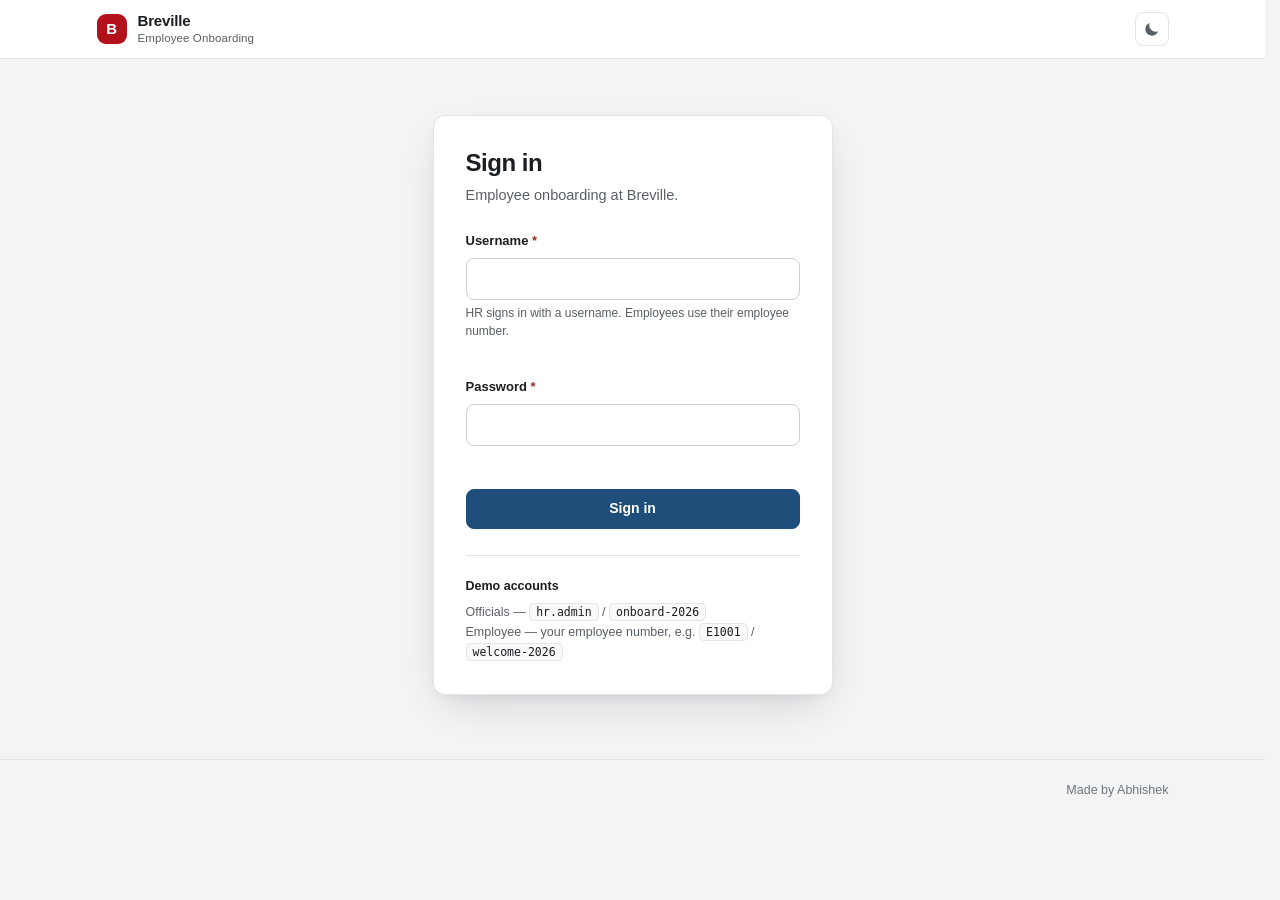
==== commit 603c791f: "Keep attendance updates in place" ====
--- a/index.html
+++ b/index.html
@@ -83,11 +83,9 @@
   <div class="container">
     <div id="app-error" role="alert" aria-live="assertive"></div>
 
-    <!-- The visible half of a write confirmation - "Changes saved", "Document
-         uploaded" - for the handful of actions that have no other on-screen
-         sign that they worked. Outside #app for the same reason as the error
-         banner: it must survive a full view repaint. role=status rather than
-         alert, because a success is not urgent. -->
+    <!-- A floating, auto-dismissing write confirmation. It stays outside #app
+         so a view repaint cannot remove it, and fixed positioning keeps it out
+         of the dashboard layout. role=status because a success is not urgent. -->
     <div id="app-notice" role="status" aria-live="polite"></div>
 
     <!-- Confirmations, not failures: "Changes saved", "3 of 8 complete". Outside
--- a/css/styles.css
+++ b/css/styles.css
@@ -235,6 +235,13 @@
   /* The theme flips a dozen colours at once; without this the swap is a hard
      cut mid-page. Colour only - never layout. */
   transition: background-color .2s ease;
+  /* .container is centered by margin: 0 auto, so its width depends on how
+     much viewport width is left after the scrollbar. Without this, navigating
+     from a short page (login, no scrollbar) to a tall one (the employee list,
+     scrollbar present) or back shifts every centered element sideways by the
+     scrollbar's width. Reserving the gutter on every page, whether or not it
+     is currently needed, keeps that width constant so nothing moves. */
+  scrollbar-gutter: stable;
 }
 
 body {
@@ -766,6 +773,65 @@
 .employee-card:hover .ec-link { text-decoration: underline; }
 
 /*
+ * The HR landing page. Same card-grid convention as .employee-grid /
+ * .employee-card above - a link, not a table row, and the whole tile is the
+ * click target rather than a title inside it.
+ */
+.dash-grid {
+  display: grid;
+  grid-template-columns: repeat(auto-fill, minmax(240px, 1fr));
+  gap: 16px;
+  list-style: none;
+  margin: 0;
+  padding: 0;
+}
+
+.dash-card {
+  position: relative;
+  display: block;
+  padding: 20px;
+  background: var(--surface);
+  border: 1px solid var(--border);
+  border-radius: var(--radius);
+  box-shadow: var(--shadow-sm);
+  color: inherit;
+  text-decoration: none;
+  transition: box-shadow .18s ease, transform .18s ease, border-color .18s ease;
+}
+
+.dash-card:hover,
+.dash-card:focus-visible {
+  box-shadow: var(--shadow-md);
+  border-color: var(--border-strong);
+  transform: translateY(-2px);
+}
+
+.dash-card h2 {
+  margin: 8px 0 4px;
+  font-size: 18px;
+}
+
+.dash-card p {
+  margin: 0;
+  color: var(--text-muted);
+  font-size: 14px;
+}
+
+/* A small pill for a short status note attached to a card or heading - "Ready
+   to move", "3 days left to undo". Started out marking a section as not yet
+   real ("coming soon", "dummy data"); those two dashboards are wired to live
+   data now, but the pill reads fine for an ordinary status note too. */
+.dash-card-chip {
+  display: inline-block;
+  padding: 2px 10px;
+  border-radius: var(--radius-pill);
+  background: var(--st-pending-bg);
+  color: var(--st-pending-fg);
+  font-size: 12px;
+  font-weight: 600;
+}
+
+/*
  * Both of these need to sit above the overlay, and both get there by being
  * positioned and later in the DOM than the link - same stacking context, so
  * paint order settles it and no z-index is needed.
@@ -1372,10 +1438,8 @@
    Feedback - banners and notes
    ============================================================ */
 
-/*
- * .alert and .notice are the same object in two colours, and they sit outside
- * #app so they survive a view that never rendered.
- */
+/* Errors stay in the page flow. Successes use the same internal object as a
+   fixed toast, so confirming a save never moves the dashboard underneath it. */
 .alert,
 .notice {
   display: flex;
@@ -1406,6 +1470,36 @@
 }
 .notice .btn-link { color: var(--ok-fg); }
 .notice .btn-link:hover { color: var(--ok); background: none; }
+
+#app-notice {
+  position: fixed;
+  top: 76px;
+  right: 20px;
+  z-index: 30;
+  width: min(380px, calc(100vw - 32px));
+  pointer-events: none;
+}
+
+#app-notice:empty { display: none; }
+#app-notice .notice {
+  margin: 0;
+  box-shadow: var(--shadow-lg);
+  pointer-events: auto;
+  animation: toast-in .16s ease-out;
+}
+
+@keyframes toast-in {
+  from { opacity: 0; transform: translateY(-8px); }
+  to { opacity: 1; transform: translateY(0); }
+}
+
+@media (max-width: 520px) {
+  #app-notice {
+    right: 16px;
+    left: 16px;
+    width: auto;
+  }
+}
 
 /* Archived banner. Amber rather than red - an archived record is a normal end
    state, not an error, and painting it in the delete colour reads as
@@ -1518,3 +1612,165 @@
   font-size: 11.5px;
   color: var(--text);
 }
+
+/* ============================================================
+   Attendance
+   ============================================================ */
+
+.attendance-panel {
+  margin: 28px 0;
+  padding: 22px;
+  border: 1px solid var(--border);
+  border-radius: var(--radius);
+  background: var(--surface);
+  box-shadow: var(--shadow-sm);
+}
+
+.attendance-heading-row,
+.attendance-page-head {
+  display: flex;
+  align-items: flex-start;
+  justify-content: space-between;
+  gap: 18px;
+}
+
+.attendance-heading-row h2 { margin: 0 0 4px; }
+.attendance-heading-row p { margin: 0; color: var(--text-muted); font-size: 13px; }
+
+.attendance-form {
+  display: flex;
+  align-items: center;
+  margin-top: 20px;
+}
+
+.attendance-checkbox-label {
+  display: inline-flex;
+  align-items: center;
+  gap: 9px;
+  cursor: pointer;
+  font-weight: 650;
+}
+
+.attendance-checkbox {
+  width: 18px;
+  height: 18px;
+  margin: 0;
+  accent-color: var(--primary);
+  cursor: pointer;
+}
+
+.attendance-checkbox:disabled { cursor: default; }
+
+.attendance-locked {
+  margin: 18px 0 0;
+  padding: 11px 14px;
+  border-radius: var(--radius-sm);
+  background: var(--surface-2);
+  color: var(--text-muted);
+  font-size: 13px;
+}
+
+.attendance-filters {
+  display: grid;
+  grid-template-columns: repeat(4, minmax(150px, 1fr));
+  gap: 14px;
+  margin-bottom: 14px;
+  padding: 16px;
+  border: 1px solid var(--border);
+  border-radius: var(--radius);
+  background: var(--surface);
+}
+
+.attendance-filters .field { margin: 0; }
+.attendance-help { margin: 0 0 12px; color: var(--text-muted); font-size: 13px; }
+
+.attendance-table-wrap {
+  max-height: 68vh;
+  overflow: auto;
+  border: 1px solid var(--border-strong);
+  border-radius: var(--radius);
+  background: var(--surface);
+  box-shadow: var(--shadow-sm);
+}
+
+.attendance-table-wrap:focus {
+  outline: 2px solid var(--focus);
+  outline-offset: 2px;
+}
+
+.attendance-table {
+  width: max-content;
+  min-width: 100%;
+  border-collapse: separate;
+  border-spacing: 0;
+  font-size: 12px;
+}
+
+.attendance-table caption {
+  position: absolute;
+  width: 1px;
+  height: 1px;
+  overflow: hidden;
+  clip: rect(0 0 0 0);
+}
+
+.attendance-table th,
+.attendance-table td {
+  height: 42px;
+  padding: 6px 8px;
+  border-right: 1px solid var(--border);
+  border-bottom: 1px solid var(--border);
+  text-align: center;
+  white-space: nowrap;
+}
+
+.attendance-table thead th {
+  position: sticky;
+  top: 0;
+  z-index: 3;
+  background: var(--surface-2);
+  color: var(--text-muted);
+  font-weight: 700;
+}
+
+.attendance-table .attendance-id,
+.attendance-table .attendance-name,
+.attendance-table .attendance-role,
+.attendance-table .attendance-department {
+  position: sticky;
+  z-index: 2;
+  background: var(--surface);
+  text-align: left;
+}
+
+.attendance-table thead .attendance-id,
+.attendance-table thead .attendance-name,
+.attendance-table thead .attendance-role,
+.attendance-table thead .attendance-department { z-index: 5; background: var(--surface-2); }
+
+.attendance-table .attendance-id { left: 0; min-width: 88px; }
+.attendance-table .attendance-name { left: 88px; min-width: 180px; }
+.attendance-table .attendance-role { left: 268px; min-width: 170px; }
+.attendance-table .attendance-department {
+  left: 438px;
+  min-width: 130px;
+  box-shadow: 3px 0 4px -4px var(--text-muted);
+}
+
+.attendance-day-heading { min-width: 46px; }
+.attendance-cell { padding: 3px !important; }
+.attendance-cell .attendance-checkbox { display: block; margin: auto; }
+.attendance-cell .attendance-checkbox:focus-visible {
+  outline: 2px solid var(--focus);
+  outline-offset: 2px;
+}
+.table-empty { padding: 24px !important; color: var(--text-muted); text-align: center !important; }
+
+@media (max-width: 760px) {
+  .attendance-filters { grid-template-columns: 1fr; }
+  .attendance-heading-row,
+  .attendance-page-head { flex-direction: column; }
+  .attendance-table .attendance-role,
+  .attendance-table .attendance-department { position: static; }
+  .attendance-table .attendance-name { box-shadow: 3px 0 4px -4px var(--text-muted); }
+}
